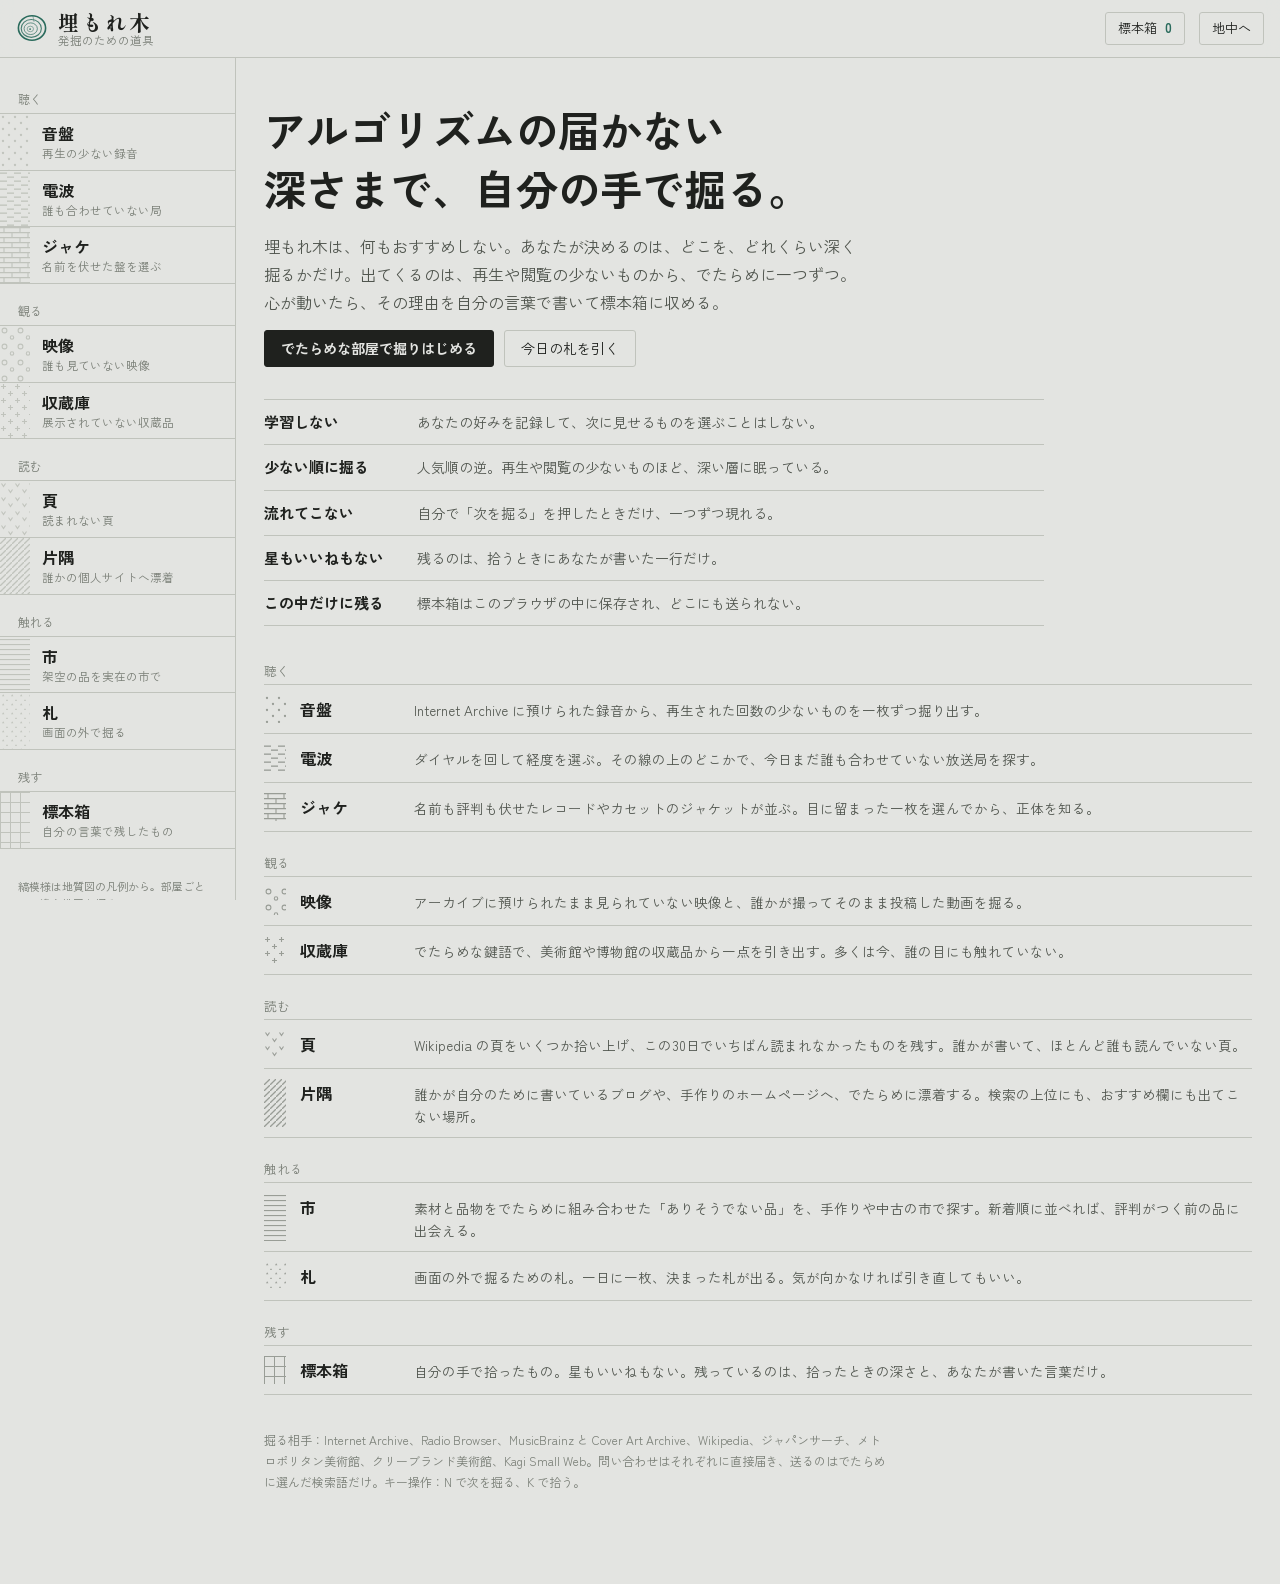
==== src/index.html @ db3404c1 "埋もれ木：アルゴリズムを通さずに掘るための道具箱 再生や閲覧の少ないものから一つずつ掘り出す、一枚で動くHTML。 音盤・電波・ジャケ・映像・収蔵庫・頁・片隅・市・札・標本箱の10部屋。  Co-Au" ====
<!doctype html>
<html lang="ja">
<head>
<meta charset="utf-8">
<meta name="viewport" content="width=device-width, initial-scale=1, viewport-fit=cover">
<title>埋もれ木</title>
<meta name="description" content="アルゴリズムに頼らず、埋もれた録音・放送・頁・収蔵品を自分の手で掘り出すための道具箱。">
<link rel="icon" href="data:image/svg+xml,%3Csvg xmlns='http://www.w3.org/2000/svg' viewBox='0 0 40 40'%3E%3Crect width='40' height='40' rx='8' fill='%2315120f'/%3E%3Cg fill='none' stroke='%2380bdab'%3E%3Cellipse cx='20' cy='20' rx='15' ry='13.5' stroke-width='2.4'/%3E%3Cellipse cx='19' cy='20.6' rx='10' ry='8.8' stroke-width='1.8'/%3E%3Cellipse cx='18.2' cy='21' rx='5.2' ry='4.6' stroke-width='1.6'/%3E%3C/g%3E%3C/svg%3E">
<link rel="preconnect" href="https://fonts.googleapis.com">
<link rel="preconnect" href="https://fonts.gstatic.com" crossorigin>
<link rel="stylesheet" href="https://fonts.googleapis.com/css2?family=Klee+One:wght@400;600&family=Shippori+Mincho+B1:wght@500;700;800&family=Zen+Kaku+Gothic+New:wght@400;500;700&display=swap">
<link rel="stylesheet" href="css/style.css">
<script>
  (function () {
    var t = null;
    try { t = JSON.parse(localStorage.getItem("umoregi.theme") || "null"); } catch (e) {}
    var m = /[?&]theme=(light|dark)/.exec(location.search);
    if (m) t = m[1];
    if (t === "light" || t === "dark") document.documentElement.setAttribute("data-theme", t);
    /* 見比べ用：?seed=数字 をつけると、でたらめの順番が毎回同じになる */
    var s = /[?&]seed=(\d+)/.exec(location.search);
    if (s) {
      var x = Number(s[1]) >>> 0;
      Math.random = function () {
        x += 0x6d2b79f5;
        var r = Math.imul(x ^ (x >>> 15), 1 | x);
        r ^= r + Math.imul(r ^ (r >>> 7), 61 | r);
        return ((r ^ (r >>> 14)) >>> 0) / 4294967296;
      };
    }
  })();
</script>
</head>
<body>
<header class="topbar">
  <a class="brand" href="#home">
    <svg class="brand-mark" viewBox="0 0 40 40" aria-hidden="true">
      <g fill="none" stroke="currentColor">
        <ellipse cx="20" cy="20" rx="17" ry="15.4" stroke-width="2"/>
        <ellipse cx="19.1" cy="20.5" rx="12.6" ry="11.2" stroke-width="1.4" opacity=".85"/>
        <ellipse cx="18.4" cy="20.9" rx="8.3" ry="7.3" stroke-width="1.2" opacity=".7"/>
        <ellipse cx="17.9" cy="21.2" rx="4" ry="3.5" stroke-width="1" opacity=".6"/>
        <path d="M21 4.7 L22.6 12.4" stroke-width="1" opacity=".55"/>
      </g>
      <circle cx="17.6" cy="21.4" r="1.1" fill="currentColor"/>
    </svg>
    <span class="brand-text">
      <span class="brand-name">埋もれ木</span>
      <span class="brand-sub">発掘のための道具</span>
    </span>
  </a>
  <span class="topbar-spacer"></span>
  <a class="box-pill" href="#box" id="box-pill">標本箱 <span class="box-count" id="box-count">0</span></a>
  <button class="theme-btn" id="theme-btn" type="button"></button>
</header>
<div class="shell">
  <nav class="column" id="column" aria-label="発掘場"></nav>
  <main class="stage-wrap" id="main" tabindex="-1"></main>
</div>
<div class="toasts" id="toasts" aria-live="polite"></div>

<script src="js/data-geo.js"></script>
<script src="js/data.js"></script>
<script src="js/core.js"></script>
<script src="js/rooms/home.js"></script>
<script src="js/rooms/audio.js"></script>
<script src="js/rooms/radio.js"></script>
<script src="js/rooms/covers.js"></script>
<script src="js/rooms/video.js"></script>
<script src="js/rooms/storage.js"></script>
<script src="js/rooms/pages.js"></script>
<script src="js/rooms/web.js"></script>
<script src="js/rooms/market.js"></script>
<script src="js/rooms/cards.js"></script>
<script src="js/rooms/box.js"></script>
<script src="js/app.js"></script>
</body>
</html>
---- src/css/style.css ----
/* 埋もれ木
   Layout: 左に地層柱（部屋＝地層、模様は地質図の凡例）、右に発掘面。見つけたものは標本ラベルの体裁で一つずつ置く。
   Color: 地表と地中の二相。地は中性のグレーに寄せ、差し色は出土品の緑青。黄土は「深さ」を示す数字と目盛りだけに使う。
   Type: 画面の見出しや部品はゴシック。明朝は「見つけたものの名前」（作品名・頁名・品名・札の題）だけ。等幅は使わない。 */
:root {
  --bg: #e3e4e1;
  --panel: #f3f3f1;
  --panel-2: #d7d9d4;
  --line: #c0c3bc;
  --ink: #1f211e;
  --ink-2: #50554e;
  --ink-3: #7a7f77;
  --accent: #2a6b5c;
  --accent-ink: #f3f1ea;
  --ochre: #8f5219;
  --lamp: #eef1ec;
  --danger: #9a2e21;
  --needle: #b23a1f;
  --shadow: 30 34 30;

  --f-display: "Shippori Mincho B1", "Hiragino Mincho ProN", "Yu Mincho", "YuMincho", serif;
  --f-body: "Zen Kaku Gothic New", "Hiragino Kaku Gothic ProN", "Yu Gothic UI", "Meiryo", system-ui, sans-serif;
  --f-hand: "Klee One", "Zen Kaku Gothic New", "Yu Gothic UI", sans-serif;

  --r: 3px;
  --top: 58px;
  color-scheme: light;

  /* 地質図の凡例（mask で使う） */
  --lith-sand: url("data:image/svg+xml,%3Csvg xmlns='http://www.w3.org/2000/svg' width='12' height='12'%3E%3Ccircle cx='3' cy='3' r='1.15'/%3E%3Ccircle cx='9' cy='9' r='1.15'/%3E%3C/svg%3E");
  --lith-shale: url("data:image/svg+xml,%3Csvg xmlns='http://www.w3.org/2000/svg' width='14' height='8'%3E%3Crect x='0' y='1.5' width='7' height='1.3'/%3E%3Crect x='7' y='5.5' width='7' height='1.3'/%3E%3C/svg%3E");
  --lith-lime: url("data:image/svg+xml,%3Csvg xmlns='http://www.w3.org/2000/svg' width='16' height='10'%3E%3Cpath d='M0 .6H16M0 5.6H16M4 .6V5.6M12 5.6V10' stroke='black' stroke-width='1.1' fill='none'/%3E%3C/svg%3E");
  --lith-cong: url("data:image/svg+xml,%3Csvg xmlns='http://www.w3.org/2000/svg' width='16' height='16'%3E%3Ccircle cx='4.5' cy='4.5' r='2.4' fill='none' stroke='black' stroke-width='1.1'/%3E%3Ccircle cx='12' cy='11.5' r='1.7' fill='none' stroke='black' stroke-width='1.1'/%3E%3C/svg%3E");
  --lith-tuff: url("data:image/svg+xml,%3Csvg xmlns='http://www.w3.org/2000/svg' width='14' height='14'%3E%3Cpath d='M1.5 2.5l2 3 2-3M8.5 8.5l2 3 2-3' stroke='black' stroke-width='1.1' fill='none'/%3E%3C/svg%3E");
  --lith-granite: url("data:image/svg+xml,%3Csvg xmlns='http://www.w3.org/2000/svg' width='14' height='14'%3E%3Cpath d='M3.5 1v5M1 3.5h5M10.5 8v5M8 10.5h5' stroke='black' stroke-width='1.1'/%3E%3C/svg%3E");
  --lith-clay: url("data:image/svg+xml,%3Csvg xmlns='http://www.w3.org/2000/svg' width='10' height='5'%3E%3Crect y='2' width='10' height='1.1'/%3E%3C/svg%3E");
  --lith-coal: url("data:image/svg+xml,%3Csvg xmlns='http://www.w3.org/2000/svg' width='6' height='6'%3E%3Cpath d='M-1 7L7 -1' stroke='black' stroke-width='1.3'/%3E%3C/svg%3E");
  --lith-ash: url("data:image/svg+xml,%3Csvg xmlns='http://www.w3.org/2000/svg' width='9' height='9'%3E%3Cpath d='M2 3.2l1.2-2 1.2 2z M6 8l1-1.7 1 1.7z'/%3E%3C/svg%3E");
  --lith-grid: url("data:image/svg+xml,%3Csvg xmlns='http://www.w3.org/2000/svg' width='10' height='10'%3E%3Cpath d='M0 .5H10M.5 0V10' stroke='black' stroke-width='1' fill='none'/%3E%3C/svg%3E");
}
@media (prefers-color-scheme: dark) {
  :root:not([data-theme="light"]) {
    --bg: #1b1a17; --panel: #24221e; --panel-2: #2e2b26; --line: #403b34; --ink: #ebe6dc; --ink-2: #b8b0a2;
    --ink-3: #8c8477; --accent: #80bdab; --accent-ink: #12100d; --ochre: #d9a163; --lamp: #2c2924;
    --danger: #e5836b; --needle: #ef7b55; --shadow: 0 0 0; color-scheme: dark;
  }
}
:root[data-theme="dark"] {
  --bg: #1b1a17; --panel: #24221e; --panel-2: #2e2b26; --line: #403b34; --ink: #ebe6dc; --ink-2: #b8b0a2;
  --ink-3: #8c8477; --accent: #80bdab; --accent-ink: #12100d; --ochre: #d9a163; --lamp: #2c2924;
  --danger: #e5836b; --needle: #ef7b55; --shadow: 0 0 0; color-scheme: dark;
}

[data-lith="sand"] { --pat: var(--lith-sand); }
[data-lith="shale"] { --pat: var(--lith-shale); }
[data-lith="lime"] { --pat: var(--lith-lime); }
[data-lith="cong"] { --pat: var(--lith-cong); }
[data-lith="tuff"] { --pat: var(--lith-tuff); }
[data-lith="granite"] { --pat: var(--lith-granite); }
[data-lith="clay"] { --pat: var(--lith-clay); }
[data-lith="coal"] { --pat: var(--lith-coal); }
[data-lith="ash"] { --pat: var(--lith-ash); }
[data-lith="grid"] { --pat: var(--lith-grid); }

* { box-sizing: border-box; }
html, body { min-height: 100%; }
html { scroll-padding-top: calc(var(--top) + 12px); }
body {
  margin: 0;
  background: var(--bg);
  color: var(--ink);
  font: 15px/1.75 var(--f-body);
  -webkit-font-smoothing: antialiased;
  text-rendering: optimizeLegibility;
}
a { color: var(--accent); text-underline-offset: 3px; }
button, input, select, textarea { font: inherit; color: inherit; }
img { max-width: 100%; }
[hidden] { display: none !important; }
:focus-visible { outline: 2px solid var(--accent); outline-offset: 2px; }
::selection { background: color-mix(in oklab, var(--accent) 35%, transparent); }

/* ---------- 上の帯 ---------- */
.topbar {
  position: sticky; top: 0; z-index: 30;
  display: flex; align-items: center; gap: 14px;
  height: var(--top);
  padding: 0 max(16px, env(safe-area-inset-right, 0px)) 0 max(16px, env(safe-area-inset-left, 0px));
  background: color-mix(in oklab, var(--bg) 90%, transparent);
  backdrop-filter: blur(10px);
  border-bottom: 1px solid var(--line);
}
.brand { display: flex; align-items: center; gap: 10px; color: var(--ink); text-decoration: none; min-width: 0; }
.brand-mark { width: 32px; height: 32px; color: var(--accent); flex: none; }
.brand-text { display: grid; line-height: 1.15; min-width: 0; }
.brand-name { font-family: var(--f-display); font-weight: 800; font-size: 21px; letter-spacing: .12em; }
.brand-sub { font-size: 11.5px; color: var(--ink-3); white-space: nowrap; overflow: hidden; text-overflow: ellipsis; }
.topbar-spacer { flex: 1; }
.box-pill {
  display: inline-flex; align-items: center; gap: 8px; text-decoration: none; color: var(--ink);
  border: 1px solid var(--line); padding: 4px 12px; border-radius: var(--r); font-size: 13px; white-space: nowrap;
}
.box-pill:hover { border-color: var(--ink-3); }
.box-count { color: var(--accent); font-weight: 700; font-variant-numeric: tabular-nums; }
.theme-btn {
  appearance: none; border: 1px solid var(--line); background: transparent; border-radius: var(--r);
  padding: 4px 12px; font-size: 13px; cursor: pointer; white-space: nowrap;
}
.theme-btn:hover { border-color: var(--ink-3); }

/* ---------- 骨組み ---------- */
.shell { display: grid; grid-template-columns: 236px minmax(0, 1fr); }
.stage-wrap {
  padding-block: 30px 80px;
  padding-left: max(28px, env(safe-area-inset-left, 0px));
  padding-right: max(28px, env(safe-area-inset-right, 0px));
  min-width: 0; max-width: 1140px; outline: none;
}

/* ---------- 地層柱（目次） ---------- */
.column {
  position: sticky; top: var(--top); align-self: start;
  height: calc(100vh - var(--top)); overflow-y: auto;
  border-right: 1px solid var(--line);
  padding: 14px 0 28px;
}
.strata-group { margin: 0; padding: 0; }
.strata-label {
  font-size: 12px; color: var(--ink-3);
  padding: 16px 18px 4px; margin: 0;
}
.stratum {
  display: grid; grid-template-columns: 30px minmax(0, 1fr); align-items: stretch;
  text-decoration: none; color: var(--ink-2);
  border-top: 1px solid var(--line);
  transition: background .15s;
}
.strata-group .stratum:last-child { border-bottom: 1px solid var(--line); }
.stratum-lith { background: var(--line); -webkit-mask: var(--pat) repeat; mask: var(--pat) repeat; transition: background .15s; }
.stratum-text { display: grid; padding: 7px 14px 8px 12px; min-width: 0; }
.stratum-name { font-weight: 700; font-size: 16px; color: var(--ink); line-height: 1.5; }
.stratum-desc { font-size: 11.5px; color: var(--ink-3); line-height: 1.45; }
.stratum:hover { background: color-mix(in oklab, var(--panel) 60%, transparent); }
.stratum:hover .stratum-lith { background: var(--ink-3); }
.stratum[aria-current="page"] { background: var(--panel); }
.stratum[aria-current="page"] .stratum-lith { background: var(--accent); }
.stratum-count { font-size: 12px; font-weight: 400; color: var(--accent); }
.column-foot { padding: 18px 18px 0; font-size: 11px; color: var(--ink-3); line-height: 1.6; }

/* ---------- 部屋の見出し ---------- */
.room-head { display: grid; gap: 8px; margin-bottom: 20px; }
.eyebrow {
  display: flex; align-items: center; gap: 10px; margin: 0;
  font-size: 13px; color: var(--ink-2);
}
.lith-chip { width: 34px; height: 12px; background: var(--ink-3); -webkit-mask: var(--pat) repeat; mask: var(--pat) repeat; flex: none; }
.room-title {
  font-weight: 700; font-size: clamp(26px, 3.2vw, 34px);
  line-height: 1.35; margin: 0; text-wrap: balance;
}
.room-lede { color: var(--ink-2); margin: 0; max-width: 42em; }
.room-note { font-size: 12.5px; color: var(--ink-3); margin: 6px 0 0; max-width: 46em; }

/* ---------- 操作 ---------- */
.controls {
  display: grid; gap: 12px;
  padding: 14px 0 16px; margin-bottom: 22px;
  border-top: 1px solid var(--line); border-bottom: 1px solid var(--line);
}
.control { display: grid; grid-template-columns: 4.6em minmax(0, 1fr); gap: 4px 14px; align-items: start; }
.control-body { min-width: 0; }
.label-cap {
  font-size: 13px; color: var(--ink-2);
  padding-top: 5px; white-space: nowrap;
}
.veins { display: flex; flex-wrap: wrap; gap: 6px; }
.vein {
  appearance: none; border: 1px solid var(--line); background: transparent; color: var(--ink-2);
  padding: 4px 12px; border-radius: var(--r); font-size: 13.5px; cursor: pointer; line-height: 1.6;
}
.vein:hover { border-color: var(--ink-3); color: var(--ink); }
.vein[aria-checked="true"] { background: var(--ink); color: var(--bg); border-color: var(--ink); }
.vein-note { margin: 6px 0 0; font-size: 12.5px; color: var(--ink-3); }

.depth { display: grid; grid-template-columns: repeat(4, minmax(0, 1fr)); border: 1px solid var(--line); border-radius: var(--r); overflow: hidden; max-width: 560px; }
.depth-stop {
  appearance: none; border: 0; border-left: 1px solid var(--line); cursor: pointer; text-align: left;
  padding: 6px 10px 7px; display: grid; gap: 0; line-height: 1.45;
  background: color-mix(in oklab, var(--ochre) calc(var(--i) * 13%), var(--panel));
  color: var(--ink);
}
.depth-stop:first-child { border-left: 0; }
.depth-stop:hover { filter: brightness(1.04); }
.depth-stop[aria-checked="true"] { box-shadow: inset 0 0 0 2px var(--accent); }
.depth-name { font-weight: 700; font-size: 13.5px; }
.depth-max { font-size: 11.5px; color: var(--ink-2); font-variant-numeric: tabular-nums; }

.field-row { display: flex; flex-wrap: wrap; gap: 8px; align-items: center; }
.text-input, .select {
  border: 1px solid var(--line); background: var(--panel); border-radius: var(--r);
  padding: 6px 10px; font-size: 14px; min-width: 0;
}
.text-input:focus, .select:focus { border-color: var(--accent); outline: none; box-shadow: 0 0 0 2px color-mix(in oklab, var(--accent) 30%, transparent); }
.thread-chip {
  display: inline-flex; align-items: center; gap: 8px; border: 1px dashed var(--accent); color: var(--accent);
  border-radius: var(--r); padding: 2px 4px 2px 12px; font-size: 13px; max-width: 100%;
}
.thread-chip span { overflow: hidden; text-overflow: ellipsis; white-space: nowrap; }
.thread-chip .link-btn { padding: 0 8px; font-size: 12.5px; white-space: nowrap; }

/* ---------- ボタン ---------- */
.btn {
  appearance: none; display: inline-flex; align-items: center; gap: 8px;
  border: 1px solid var(--line); background: transparent; color: var(--ink);
  padding: 8px 16px; border-radius: var(--r); cursor: pointer; font-size: 14px; line-height: 1.4;
  text-decoration: none; white-space: nowrap;
}
.btn:hover { border-color: var(--ink-3); }
.btn-dig { background: var(--ink); color: var(--bg); border-color: var(--ink); font-weight: 700; }
.btn-dig:hover { background: color-mix(in oklab, var(--ink) 86%, var(--accent)); }
.btn-primary { background: var(--accent); color: var(--accent-ink); border-color: var(--accent); font-weight: 700; }
.btn-keep { border-color: var(--accent); color: var(--accent); font-weight: 700; }
.btn-keep:hover { background: color-mix(in oklab, var(--accent) 10%, transparent); }
.btn-keep.is-kept { border-style: dashed; font-weight: 500; }
.btn-ghost { color: var(--ink-2); }
.btn[disabled] { opacity: .5; cursor: default; }
.btn-lg { padding: 11px 22px; font-size: 15.5px; }
.kbd { font-size: 10.5px; border: 1px solid currentColor; border-radius: 3px; padding: 0 4px; line-height: 1.5; opacity: .55; font-weight: 400; }
.link-btn { appearance: none; border: 0; background: none; padding: 0; color: var(--accent); cursor: pointer; text-decoration: underline; text-underline-offset: 3px; font-size: inherit; }
.ext { white-space: nowrap; display: inline-flex; align-items: center; }
.sr-only { position: absolute !important; width: 1px; height: 1px; padding: 0; margin: -1px; overflow: hidden; clip: rect(0 0 0 0); white-space: nowrap; border: 0; }
.home-title, .room-title, .find-title, .notice-title, .section-title, .spec-title, .fuda-t, .item-name, .metric-poem, .room-lede, .home-lede, .section-lede { word-break: auto-phrase; }
.chip-link {
  display: inline-flex; align-items: center; border: 1px solid var(--line); border-radius: var(--r);
  padding: 3px 12px; font-size: 13px; color: var(--ink); text-decoration: none; background: transparent;
}
.chip-link:hover { border-color: var(--accent); color: var(--accent); }

/* ---------- 見つけたもの（標本ラベル） ---------- */
.find {
  position: relative;
  display: grid; grid-template-columns: minmax(0, 340px) minmax(0, 1fr); gap: 22px 30px;
  background: var(--panel); border: 1px solid var(--line); border-radius: var(--r);
  padding: 24px;
}
.find.no-media { grid-template-columns: minmax(0, 1fr); }
.find.is-wide { grid-template-columns: minmax(0, 1fr); }
.find.is-wide .find-media { max-width: 880px; }
.find.is-wide .video-frame { aspect-ratio: auto; max-height: 64vh; }
.find-media { min-width: 0; }
.find-media img { display: block; width: 100%; height: auto; border-radius: 2px; background: var(--panel-2); }
.find-media.is-broken { display: grid; place-items: center; min-height: 160px; background: var(--panel-2); border-radius: 2px; }
.img-missing { color: var(--ink-3); font-size: 12px; }
.media-caption { font-size: 12px; color: var(--ink-3); margin: 8px 0 0; }
.find-body { min-width: 0; }
.find-kicker { margin: 0; font-size: 13px; color: var(--ink-2); overflow-wrap: anywhere; }
.find-title {
  font-family: var(--f-display); font-weight: 700; font-size: clamp(22px, 2.7vw, 31px);
  line-height: 1.32; margin: 6px 0 4px; overflow-wrap: anywhere; text-wrap: balance; letter-spacing: .01em;
}
.find-sub { margin: 0; color: var(--ink-2); font-size: 15px; overflow-wrap: anywhere; }
.find-meta { display: grid; grid-template-columns: max-content minmax(0, 1fr); gap: 3px 16px; margin: 16px 0 0; font-size: 13.5px; }
.find-meta dt { color: var(--ink-3); font-size: 12.5px; padding-top: 1px; white-space: nowrap; }
.find-meta dd { margin: 0; overflow-wrap: anywhere; }
.find-tags { display: flex; flex-wrap: wrap; gap: 5px; margin: 12px 0 0; }
.tag { font-size: 11.5px; border: 1px solid var(--line); border-radius: 2px; padding: 0 7px; color: var(--ink-2); }
.find-desc { color: var(--ink-2); font-size: 14px; margin: 14px 0 0; max-width: 44em; overflow-wrap: anywhere; }
.find-metric { margin-top: 18px; padding-top: 14px; border-top: 1px dashed var(--line); }
.metric-line { display: flex; align-items: baseline; gap: 4px 12px; flex-wrap: wrap; }
.metric-value { font-size: 30px; font-weight: 700; color: var(--ochre); font-variant-numeric: tabular-nums; line-height: 1.2; }
.metric-value small { font-size: 13px; margin-left: 2px; }
.metric-label { font-size: 12.5px; color: var(--ink-3); }
.metric-poem { font-size: 14.5px; color: var(--ink-2); margin: 10px 0 0; }
.gauge { margin-top: 10px; max-width: 440px; }
.gauge-bar {
  position: relative; height: 8px; border-radius: 4px;
  background: linear-gradient(90deg, var(--ochre), color-mix(in oklab, var(--ochre) 35%, var(--line)) 55%, var(--line));
}
.gauge-mark {
  position: absolute; top: 50%; width: 14px; height: 14px; margin-left: -7px; transform: translateY(-50%);
  border-radius: 50%; background: var(--ink); border: 3px solid var(--panel); box-shadow: 0 0 0 1px var(--ink);
}
.gauge-ticks { position: relative; height: 15px; margin-top: 5px; font-size: 11px; color: var(--ink-3); font-variant-numeric: tabular-nums; }
.gauge-ticks span { position: absolute; top: 0; transform: translateX(-50%); white-space: nowrap; }
.gauge-ticks span:first-child { transform: none; }
.gauge-ticks span:last-child { transform: translateX(-100%); }
.gauge-ends { display: flex; justify-content: space-between; gap: 12px; font-size: 10.5px; color: var(--ink-3); margin-top: 1px; }
.find-links { display: flex; flex-wrap: wrap; gap: 6px; margin-top: 16px; }
.find-actions {
  grid-column: 1 / -1; display: flex; flex-wrap: wrap; gap: 10px; align-items: center;
  border-top: 1px solid var(--line); padding-top: 16px;
}
.stamp {
  position: absolute; top: 18px; right: 18px; z-index: 2;
  transform: rotate(-7deg);
  border: 2px solid var(--accent); color: var(--accent); border-radius: 3px;
  font-family: var(--f-display); font-weight: 800; font-size: 14px; letter-spacing: .14em;
  padding: 3px 10px; background: color-mix(in oklab, var(--panel) 70%, transparent);
  animation: stamp .35s cubic-bezier(.2, 1.6, .4, 1);
  pointer-events: none;
}
@keyframes stamp { from { transform: rotate(-7deg) scale(1.6); opacity: 0; } to { transform: rotate(-7deg) scale(1); opacity: 1; } }

/* 糸をたどる */
.threads { position: relative; }
.threads > summary { list-style: none; }
.threads > summary::-webkit-details-marker { display: none; }
.threads > summary::after { content: "▾"; font-size: 11px; color: var(--ink-3); }
.threads-menu {
  position: absolute; z-index: 10; bottom: calc(100% + 6px); left: 0;
  min-width: 260px; max-width: min(380px, 80vw);
  background: var(--panel); border: 1px solid var(--line); border-radius: 4px;
  box-shadow: 0 16px 40px -16px rgb(var(--shadow) / .5); padding: 6px;
  display: grid;
}
.thread-opt {
  appearance: none; border: 0; background: transparent; text-align: left; cursor: pointer;
  display: grid; gap: 0; padding: 7px 10px; border-radius: 3px; line-height: 1.45;
}
.thread-opt:hover { background: var(--panel-2); }
.thread-k { font-size: 13.5px; font-weight: 700; }
.thread-v { font-size: 12px; color: var(--ink-3); overflow: hidden; text-overflow: ellipsis; white-space: nowrap; }

/* 拾う */
.keep-panel {
  grid-column: 1 / -1; display: grid; gap: 8px;
  background: var(--lamp); border: 1px dashed var(--accent); border-radius: var(--r); padding: 14px 16px;
}
.keep-label { font-size: 12px; color: var(--ink-3); letter-spacing: .08em; }
.keep-panel input[type="text"] {
  font-family: var(--f-hand); font-size: 19px; border: 0; border-bottom: 1px solid var(--ink-3);
  background: transparent; padding: 6px 2px; width: 100%;
}
.keep-panel input[type="text"]:focus { outline: none; border-bottom-color: var(--accent); }
.keep-row { display: flex; gap: 8px; flex-wrap: wrap; }

/* 掘っている最中・知らせ */
.digging {
  display: grid; place-items: center; align-content: center; gap: 14px; min-height: 300px;
  border: 1px dashed var(--line); border-radius: 4px; color: var(--ink-3);
}
.drill { width: 2px; height: 96px; position: relative; overflow: hidden; background: linear-gradient(var(--line), transparent); }
.drill::after {
  content: ""; position: absolute; left: -3px; top: -8px; width: 8px; height: 8px; border-radius: 50%;
  background: var(--ochre); animation: drill 1.15s cubic-bezier(.5, 0, .9, .6) infinite;
}
@keyframes drill { to { top: 100px; } }
.digging-text { margin: 0; font-size: 13.5px; }
.notice {
  border: 1px dashed var(--line); border-radius: 4px; padding: 26px 24px; display: grid; gap: 8px;
  background: color-mix(in oklab, var(--panel) 55%, transparent);
}
.notice-title { font-weight: 700; font-size: 18px; margin: 0; }
.notice-body { margin: 0; color: var(--ink-2); font-size: 14px; max-width: 42em; }
.notice-actions { display: flex; flex-wrap: wrap; gap: 8px; margin-top: 6px; }
.start-panel {
  border: 1px dashed var(--line); border-radius: 4px; padding: 30px 24px; display: grid; gap: 10px; justify-items: start;
}
.start-panel p { margin: 0; color: var(--ink-2); max-width: 40em; }

/* 足跡 */
.trail { margin-top: 26px; }
.trail-head { margin: 0; display: flex; gap: 12px; align-items: baseline; font-size: 12.5px; color: var(--ink-2); }
.trail-head span { font-size: 12px; color: var(--ink-3); }
.trail-list { display: flex; flex-wrap: wrap; gap: 6px; margin-top: 8px; }
.trail-item {
  appearance: none; border: 1px solid var(--line); background: transparent; color: var(--ink-2); cursor: pointer;
  font-size: 12.5px; padding: 2px 10px; border-radius: var(--r); max-width: 20em;
  overflow: hidden; text-overflow: ellipsis; white-space: nowrap;
}
.trail-item:hover { border-color: var(--ink-3); color: var(--ink); }

/* ---------- 再生 ---------- */
.player { display: grid; grid-template-columns: auto minmax(0, 1fr) auto; gap: 8px 12px; align-items: center; margin-top: 14px; }
.play-btn {
  width: 46px; height: 46px; border-radius: 50%; border: 0; cursor: pointer;
  background: var(--ink); color: var(--bg); display: grid; place-items: center; flex: none;
}
.play-btn:hover { background: color-mix(in oklab, var(--ink) 85%, var(--accent)); }
.play-btn svg { width: 18px; height: 18px; }
.seek { width: 100%; accent-color: var(--accent); margin: 0; }
.time { font-size: 12px; color: var(--ink-3); font-variant-numeric: tabular-nums; white-space: nowrap; }
.player-status { grid-column: 1 / -1; font-size: 12px; color: var(--ink-3); margin: 0; min-height: 1.5em; }
.tracks { grid-column: 1 / -1; max-height: 196px; overflow: auto; border-top: 1px solid var(--line); margin-top: 4px; }
.track {
  appearance: none; display: flex; justify-content: space-between; gap: 12px; width: 100%;
  padding: 5px 4px; border: 0; border-bottom: 1px dotted var(--line); background: transparent;
  text-align: left; cursor: pointer; font-size: 13px; color: var(--ink-2);
}
.track:hover { color: var(--ink); }
.track[aria-current="true"] { color: var(--accent); font-weight: 700; }
.track-len { font-size: 11.5px; font-variant-numeric: tabular-nums; color: var(--ink-3); flex: none; }

.disc {
  position: relative; aspect-ratio: 1; width: 100%; border-radius: 50%; overflow: hidden;
  background: radial-gradient(circle, #2a2520 0 30%, #0d0b09 31% 100%);
  box-shadow: 0 0 0 1px var(--line), 0 18px 30px -18px rgb(var(--shadow) / .7);
}
.disc::before {
  content: ""; position: absolute; inset: 0; border-radius: 50%; z-index: 1; pointer-events: none;
  background: repeating-radial-gradient(circle, rgb(255 255 255 / .05) 0 1px, transparent 1px 3px);
}
.disc img { position: absolute; inset: 0; width: 100%; height: 100%; object-fit: cover; border-radius: 50%; }
.disc::after {
  content: ""; position: absolute; left: 50%; top: 50%; width: 3.2%; height: 3.2%; z-index: 2;
  transform: translate(-50%, -50%); border-radius: 50%; background: var(--bg);
}
.disc.is-spinning { animation: rpm78 .769s linear infinite; }
/* 写真のない盤の無地レーベル（紙の色は実物を写すので、明暗どちらの表示でも同じ） */
.disc-label {
  position: absolute; inset: 29%; z-index: 1; border-radius: 50%;
  background: radial-gradient(circle, #eadfc6 0 64%, #d9c7a2 65% 100%);
  display: flex; flex-direction: column; justify-content: space-between; align-items: center; text-align: center;
  padding: 5.5% 4% 4.5%; color: #3b2b1b; overflow: hidden;
}
/* 題名は穴より上、作り手と回転数は穴より下に置く（本物のレーベルと同じ並び） */
.disc-top, .disc-bottom { display: grid; justify-items: center; gap: 1px; max-width: 100%; }
.disc-title { font-family: var(--f-display); font-weight: 700; font-size: clamp(9px, 1.05vw, 12px); line-height: 1.2; overflow-wrap: break-word; max-width: 100%; display: -webkit-box; -webkit-line-clamp: 2; -webkit-box-orient: vertical; overflow: hidden; }
.disc-sub { font-size: clamp(7px, .75vw, 9px); line-height: 1.2; opacity: .8; max-width: 100%; white-space: nowrap; overflow: hidden; text-overflow: ellipsis; }
.disc-rpm { font-size: 8px; opacity: .6; }
@keyframes rpm78 { to { transform: rotate(360deg); } }
.video-frame { width: 100%; aspect-ratio: 4 / 3; background: #000; border-radius: 2px; display: block; }
.player-wrap .cover-img { display: block; width: 100%; height: auto; border-radius: 2px; background: var(--panel-2); }

/* ---------- 電波 ---------- */
.radio-set {
  background: var(--panel); border: 1px solid var(--line); border-radius: var(--r); padding: 20px;
  display: grid; gap: 16px; margin-bottom: 22px;
}
.radio-top { display: flex; flex-wrap: wrap; gap: 12px; align-items: center; justify-content: space-between; }
.radio-readout { display: grid; gap: 0; min-width: 0; }
.radio-lon { font-size: 22px; font-weight: 700; color: var(--ink); font-variant-numeric: tabular-nums; line-height: 1.3; }
.radio-near { font-size: 13px; color: var(--ink-2); overflow: hidden; text-overflow: ellipsis; white-space: nowrap; }
.radio-buttons { display: flex; flex-wrap: wrap; gap: 8px; align-items: center; }
.power { min-width: 7.5em; justify-content: center; }
.power[aria-pressed="true"] { background: var(--needle); border-color: var(--needle); color: #fff; }
.dial {
  position: relative; height: 104px; border-radius: 4px; overflow: hidden;
  border: 1px solid var(--line); cursor: ew-resize; touch-action: none; user-select: none;
  background:
    linear-gradient(to bottom, var(--lamp) 0%, var(--lamp) 55%, var(--panel-2) 100%);
}
.dial:focus-visible { outline: 2px solid var(--accent); outline-offset: 2px; }
.dial-tick { position: absolute; bottom: 24px; width: 1px; background: var(--ink-3); opacity: .7; }
.dial-tick.is-small { opacity: .35; }
.dial-deg { position: absolute; bottom: 4px; transform: translateX(-50%); font-size: 10.5px; color: var(--ink-3); white-space: nowrap; }
.dial-deg::before { content: ""; position: absolute; left: 50%; bottom: 16px; width: 1px; height: 6px; background: var(--ink-3); }
.dial-deg.is-first { transform: none; padding-left: 4px; }
.dial-deg.is-first::before { left: 0; }
.dial-deg.is-last { transform: translateX(-100%); padding-right: 4px; }
.dial-deg.is-last::before { left: auto; right: 0; }
.dial-needle {
  position: absolute; top: 0; bottom: 0; width: 2px; margin-left: -1px; background: var(--needle);
  box-shadow: 0 0 10px var(--needle); transition: left .08s linear; pointer-events: none;
}
.dial-glow { position: absolute; inset: 0; pointer-events: none; background: radial-gradient(ellipse at var(--gx, 50%) 40%, color-mix(in oklab, var(--needle) 22%, transparent), transparent 40%); opacity: 0; transition: opacity .6s; }
.radio-set.is-on .dial-glow { opacity: 1; }
.radio-bottom { display: flex; flex-wrap: wrap; gap: 10px 20px; align-items: center; font-size: 13px; color: var(--ink-2); }
.radio-status { font-size: 12.5px; color: var(--ink-3); }
.radio-status.is-live { color: var(--accent); }
.vol { display: inline-flex; align-items: center; gap: 8px; }
.vol input { width: 120px; accent-color: var(--accent); }
.station-mark { width: 100%; aspect-ratio: 1; border-radius: 4px; background: var(--panel-2); display: grid; place-items: center; overflow: hidden; position: relative; }
.station-mark img { width: 62%; height: 62%; object-fit: contain; }
.station-mark .station-initial { font-family: var(--f-display); font-weight: 800; font-size: 64px; color: var(--ink-3); }
.signal { display: flex; gap: 3px; align-items: flex-end; height: 20px; margin-top: 10px; }
.signal i { width: 4px; background: var(--accent); border-radius: 1px; animation: sig 1s ease-in-out infinite alternate; }
.signal i:nth-child(2) { animation-delay: .2s; } .signal i:nth-child(3) { animation-delay: .4s; } .signal i:nth-child(4) { animation-delay: .1s; } .signal i:nth-child(5) { animation-delay: .3s; }
@keyframes sig { from { height: 4px; } to { height: 20px; } }
.signal.is-idle i { animation: none; height: 3px; background: var(--line); }

/* ---------- ジャケ ---------- */
.crate { display: grid; grid-template-columns: repeat(auto-fill, minmax(150px, 1fr)); gap: 16px; }
.sleeve {
  appearance: none; border: 0; padding: 0; aspect-ratio: 1; cursor: pointer; position: relative; overflow: hidden;
  background: var(--panel-2); border-radius: 2px;
  box-shadow: 0 1px 0 var(--line), 0 10px 18px -12px rgb(var(--shadow) / .6);
  transition: transform .18s ease, box-shadow .18s ease, opacity .3s;
}
.sleeve img { width: 100%; height: 100%; object-fit: cover; display: block; }
.sleeve:hover, .sleeve:focus-visible { transform: translateY(-4px); box-shadow: 0 1px 0 var(--line), 0 18px 26px -14px rgb(var(--shadow) / .7); }
.sleeve.is-dim { opacity: .28; }
.sleeve.is-chosen { box-shadow: 0 0 0 3px var(--accent); }
.crate-msg { font-size: 13px; color: var(--ink-3); margin: 0 0 12px; }
.reveal { margin-top: 24px; }

/* ---------- 映像の骰子 ---------- */
.dice-box { display: grid; gap: 14px; background: var(--panel); border: 1px solid var(--line); border-radius: var(--r); padding: 24px; }
.dice-name { font-weight: 700; font-size: clamp(24px, 4vw, 40px); letter-spacing: .02em; margin: 0; overflow-wrap: anywhere; color: var(--ink); }
.dice-row { display: flex; flex-wrap: wrap; gap: 8px; }
.dice-note { margin: 0; font-size: 13px; color: var(--ink-2); max-width: 44em; }
.subtabs { display: flex; gap: 0; border-bottom: 1px solid var(--line); margin-bottom: 18px; overflow-x: auto; }
.subtab {
  appearance: none; border: 0; background: transparent; padding: 8px 14px; cursor: pointer; font-size: 14px;
  color: var(--ink-3); border-bottom: 2px solid transparent; margin-bottom: -1px; white-space: nowrap;
}
.subtab[aria-selected="true"] { color: var(--ink); border-bottom-color: var(--ink); font-weight: 700; }

/* ---------- 頁 ---------- */
.spark { display: flex; align-items: flex-end; gap: 2px; height: 34px; margin-top: 12px; }
.spark i { flex: 1; background: var(--ochre); opacity: .75; min-height: 1px; border-radius: 1px 1px 0 0; }
.spark i.is-zero { background: var(--line); opacity: 1; }
.spark-cap { display: flex; justify-content: space-between; font-size: 11px; color: var(--ink-3); margin-top: 3px; }

/* ---------- 片隅 ---------- */
/* 一覧の行（片隅の漂着口・市の市場）。枠のカードを並べず、名前と説明を一行にする */
.portal-list, .market-grid { display: grid; margin-top: 10px; border-top: 1px solid var(--line); }
.portal, .market-link {
  display: grid; grid-template-columns: minmax(9em, 15em) minmax(0, 1fr); gap: 2px 18px; align-items: baseline;
  padding: 11px 4px; border-bottom: 1px solid var(--line); text-decoration: none; color: var(--ink);
}
.portal-name, .market-link > span { font-weight: 700; color: var(--accent); }
.portal:hover .portal-name, .market-link:hover > span { text-decoration: underline; text-underline-offset: 3px; }
.portal-desc, .market-link small { font-size: 13px; color: var(--ink-2); }
.section-title { font-weight: 700; font-size: 19px; margin: 34px 0 6px; }
.section-lede { margin: 0 0 4px; font-size: 13.5px; color: var(--ink-2); max-width: 44em; }

/* ---------- 市 ---------- */
.item-name {
  display: flex; flex-wrap: wrap; align-items: baseline; gap: 4px;
  font-family: var(--f-display); font-weight: 800; font-size: clamp(28px, 5vw, 50px); line-height: 1.3; margin: 0;
}
.word {
  appearance: none; border: 0; background: transparent; padding: 0 2px; cursor: pointer; font: inherit; color: inherit;
  border-bottom: 2px dotted var(--line);
}
.word:hover { border-bottom-color: var(--ink-3); }
.word[aria-pressed="true"] { border-bottom: 2px solid var(--accent); color: var(--accent); }
.word-no { color: var(--ink-3); font-weight: 500; }

/* ---------- 札 ---------- */
.card-stage { display: grid; grid-template-columns: minmax(0, 380px) minmax(0, 1fr); gap: 28px; align-items: start; }
.fuda {
  position: relative; aspect-ratio: 5 / 7; border-radius: 6px; padding: 26px 24px;
  background: var(--lamp); border: 1px solid var(--line);
  box-shadow: 0 2px 0 var(--line);
  display: grid; grid-template-rows: auto 1fr auto; gap: 14px;
}
.fuda::before {
  content: ""; position: absolute; inset: 10px; border: 1px solid var(--line); border-radius: 4px; pointer-events: none;
}
.fuda-k { font-size: 12.5px; color: var(--ink-3); margin: 0; }
.fuda-t { font-family: var(--f-display); font-weight: 800; font-size: clamp(26px, 3.4vw, 36px); line-height: 1.35; margin: 0; writing-mode: vertical-rl; justify-self: end; max-height: 100%; letter-spacing: .12em; }
.fuda-b { font-size: 15px; line-height: 1.85; margin: 0; }
.fuda-date { font-size: 12px; color: var(--ink-3); margin: 0; }
.walk { display: grid; gap: 12px; }
.walk-steps { list-style: none; margin: 0; padding: 0; display: grid; gap: 0; counter-reset: step; }
.walk-steps li {
  counter-increment: step; display: grid; grid-template-columns: 2.4em minmax(0, 1fr); gap: 10px;
  padding: 10px 0; border-top: 1px solid var(--line); color: var(--ink-3); transition: color .2s;
}
.walk-steps li::before { content: counter(step); font-weight: 700; font-size: 13px; color: var(--ink-3); padding-top: 3px; }
.walk-steps li.is-now { color: var(--ink); }
.walk-steps li.is-now::before { color: var(--accent); }
.walk-steps li.is-done { color: var(--ink-2); text-decoration: line-through; text-decoration-color: var(--line); }

/* ---------- 標本箱 ---------- */
.box-stats { display: flex; flex-wrap: wrap; gap: 8px 26px; margin: 0 0 18px; font-size: 13.5px; color: var(--ink-2); }
.box-stats b { font-weight: 700; font-variant-numeric: tabular-nums; color: var(--ink); font-size: 18px; margin-right: 4px; }
.box-tools { display: flex; flex-wrap: wrap; gap: 8px; align-items: center; margin-bottom: 18px; }
.box-grid { display: grid; grid-template-columns: repeat(auto-fill, minmax(230px, 1fr)); gap: 14px; }
.spec {
  position: relative; display: grid; grid-template-rows: auto 1fr; background: var(--panel);
  border: 1px solid var(--line); border-radius: 3px; overflow: hidden; min-width: 0;
}
.spec-img { aspect-ratio: 4 / 3; background: var(--panel-2); overflow: hidden; position: relative; }
.spec-img img { width: 100%; height: 100%; object-fit: cover; display: block; }
.spec-img .lith-fill { position: absolute; inset: 0; background: var(--line); -webkit-mask: var(--pat) repeat; mask: var(--pat) repeat; }
.spec-body { padding: 12px 14px 14px; display: grid; gap: 4px; align-content: start; min-width: 0; }
.spec-no { font-size: 12px; color: var(--ink-3); display: flex; justify-content: space-between; gap: 8px; }
.spec-title { font-family: var(--f-display); font-weight: 700; font-size: 16px; line-height: 1.4; margin: 0; overflow-wrap: anywhere; }
.spec-sub { font-size: 12.5px; color: var(--ink-2); margin: 0; overflow-wrap: anywhere; }
.spec-note { font-family: var(--f-hand); font-size: 16.5px; line-height: 1.6; color: var(--ink); margin: 6px 0 0; padding-top: 6px; border-top: 1px dashed var(--line); overflow-wrap: anywhere; }
.spec-note.is-empty { color: var(--ink-3); font-size: 13px; font-family: var(--f-body); }
.spec-metric { font-size: 12px; color: var(--ochre); margin: 0; }
.spec-actions { display: flex; flex-wrap: wrap; gap: 4px 12px; margin-top: 8px; font-size: 12.5px; }
.spec-actions a, .spec-actions button { font-size: 12.5px; }
.spec-edit { display: grid; gap: 6px; margin-top: 6px; }
.spec-edit textarea { font-family: var(--f-hand); font-size: 16px; border: 1px solid var(--line); background: var(--lamp); border-radius: 3px; padding: 6px 8px; resize: vertical; min-height: 64px; }
.words { display: flex; flex-wrap: wrap; gap: 6px 8px; margin: 8px 0 0; padding: 0; list-style: none; }
.words li { font-family: var(--f-hand); border-bottom: 1px solid var(--line); padding: 0 2px; }
.words li small { color: var(--ink-3); font-size: 11px; margin-left: 4px; }
.box-aside { margin-top: 34px; padding-top: 18px; border-top: 1px solid var(--line); display: grid; grid-template-columns: repeat(auto-fit, minmax(260px, 1fr)); gap: 24px; }
.box-aside h3 { font-weight: 700; font-size: 16px; margin: 0; }
.box-aside p { font-size: 13px; color: var(--ink-2); margin: 4px 0 0; }
.empty-box { grid-column: 1 / -1; border: 1px dashed var(--line); border-radius: var(--r); padding: 34px 24px; display: grid; gap: 8px; justify-items: start; }
.empty-box p { margin: 0; color: var(--ink-2); }

/* ---------- はじめに ---------- */
.home-hero { padding: 12px 0 26px; display: grid; gap: 14px; }
.home-title { font-weight: 700; font-size: clamp(28px, 4.2vw, 42px); line-height: 1.4; margin: 0; text-wrap: balance; max-width: 17em; }
.home-lede { margin: 0; max-width: 38em; color: var(--ink-2); font-size: 16px; }
.home-actions { display: flex; flex-wrap: wrap; gap: 10px; }
.promises { display: grid; margin: 6px 0 0; max-width: 52em; border-top: 1px solid var(--line); }
.promise { display: grid; grid-template-columns: 9em minmax(0, 1fr); gap: 2px 18px; align-items: baseline; padding: 9px 0; border-bottom: 1px solid var(--line); }
.promise b { font-size: 15px; font-weight: 700; }
.promise span { font-size: 14px; color: var(--ink-2); }
.home-strata { display: grid; gap: 20px; margin-top: 34px; }
.home-group-label { font-size: 12.5px; color: var(--ink-3); margin: 0 0 2px; }
.home-rooms { display: grid; border-top: 1px solid var(--line); }
.home-room { display: grid; grid-template-columns: 22px minmax(0, 1fr); gap: 14px; text-decoration: none; color: var(--ink); border-bottom: 1px solid var(--line); }
.home-room .stratum-lith { background: var(--ink-3); opacity: .7; margin: 10px 0; }
.home-room:hover .stratum-lith { background: var(--accent); opacity: 1; }
.home-room-text { display: grid; grid-template-columns: 6.5em minmax(0, 1fr); gap: 2px 16px; align-items: baseline; padding: 10px 0; }
.home-room-name { font-weight: 700; font-size: 16px; }
.home-room:hover .home-room-name { color: var(--accent); text-decoration: underline; text-underline-offset: 3px; }
.home-room-desc { font-size: 13.5px; color: var(--ink-2); line-height: 1.6; }
.home-foot { margin-top: 34px; font-size: 12px; color: var(--ink-3); max-width: 52em; }
.home-foot a { color: inherit; }

/* ---------- 知らせ ---------- */
.toasts { position: fixed; z-index: 50; left: 50%; bottom: max(18px, env(safe-area-inset-bottom, 0px)); transform: translateX(-50%); display: grid; gap: 8px; width: min(92vw, 460px); pointer-events: none; }
.toast {
  background: var(--ink); color: var(--bg); padding: 10px 16px; border-radius: 4px; font-size: 13.5px;
  box-shadow: 0 12px 30px -12px rgb(var(--shadow) / .6); animation: toast-in .25s ease-out; transition: opacity .5s, transform .5s;
}
.toast.is-warn { background: var(--danger); color: #fff; }
.toast.is-out { opacity: 0; transform: translateY(8px); }
@keyframes toast-in { from { opacity: 0; transform: translateY(8px); } }

/* ---------- 細い画面 ---------- */
@media (max-width: 900px) {
  .shell { grid-template-columns: minmax(0, 1fr); }
  .column {
    position: sticky; top: var(--top); z-index: 20; height: auto; overflow-x: auto; overflow-y: hidden;
    display: flex; gap: 0; padding: 0; border-right: 0; border-bottom: 1px solid var(--line);
    background: var(--bg); scrollbar-width: none;
  }
  .column::-webkit-scrollbar { display: none; }
  .strata-group { display: flex; flex: none; }
  .strata-label, .column-foot, .stratum-desc { display: none; }
  .stratum { grid-template-columns: 8px auto; border-top: 0; border-left: 1px solid var(--line); flex: none; }
  .strata-group .stratum:last-child { border-bottom: 0; }
  .stratum-text { padding: 9px 14px 9px 10px; }
  .stratum-name { font-size: 15px; white-space: nowrap; }
  .stage-wrap { padding-left: max(16px, env(safe-area-inset-left, 0px)); padding-right: max(16px, env(safe-area-inset-right, 0px)); padding-block: 22px 72px; }
  .card-stage { grid-template-columns: minmax(0, 1fr); }
  .fuda { max-width: 380px; }
}
@media (max-width: 720px) {
  .find { grid-template-columns: minmax(0, 1fr); padding: 16px; gap: 16px; }
  .find-media { max-width: 420px; }
  .control { grid-template-columns: minmax(0, 1fr); }
  .label-cap { padding-top: 0; }
  .brand-sub { display: none; }
  .stamp { top: 10px; right: 10px; font-size: 12px; }
  .box-tools .text-input { flex: 1 1 100%; }
  .depth-stop { padding: 6px 7px 7px; }
  .depth-max { font-size: 10px; letter-spacing: -.02em; }
  .crate { grid-template-columns: repeat(2, minmax(0, 1fr)); gap: 10px; }
  .portal, .market-link, .promise, .home-room-text { grid-template-columns: minmax(0, 1fr); }
}
@media (max-width: 420px) {
  .theme-btn { padding: 4px 9px; }
  .box-pill { padding: 4px 10px; }
}

@media (prefers-reduced-motion: reduce) {
  *, *::before, *::after { animation-duration: .001ms !important; animation-iteration-count: 1 !important; transition: none !important; }
  .disc.is-spinning { animation: none; }
}
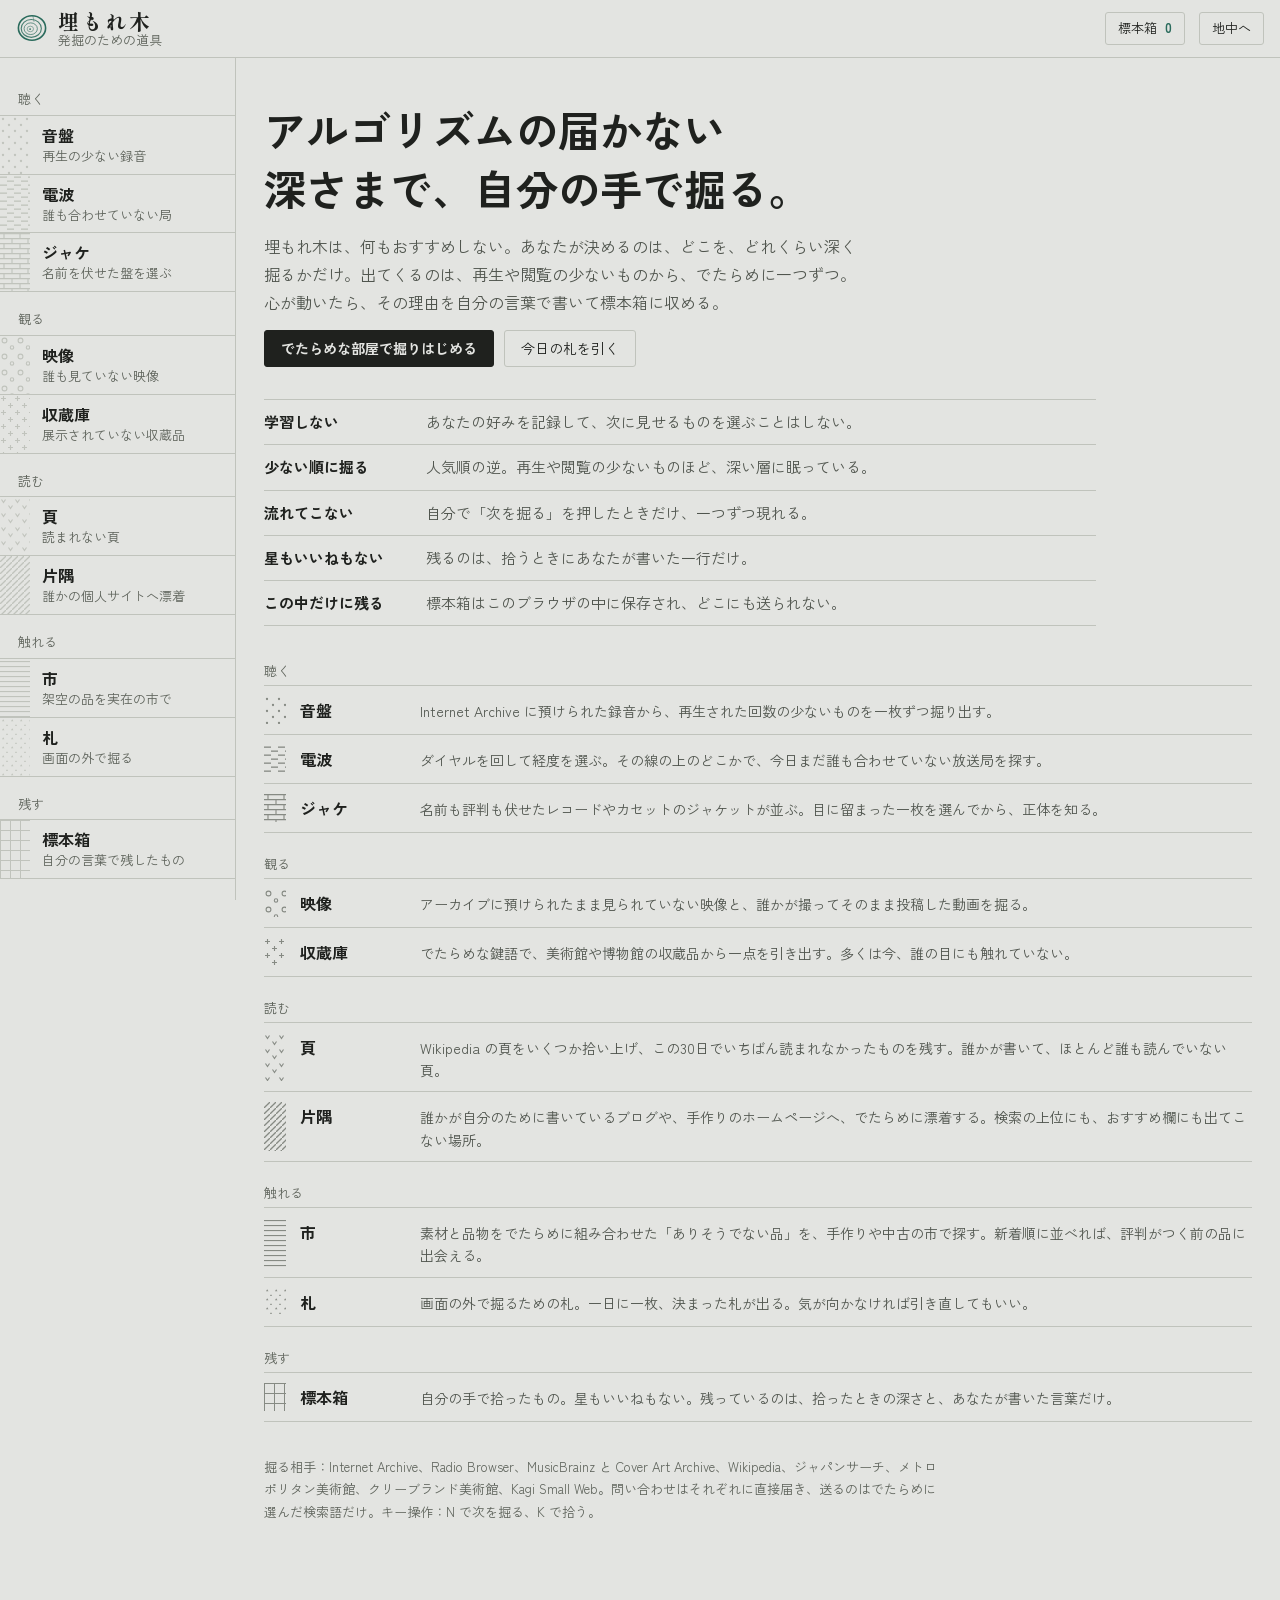
==== commit 78d8d0ce: "読みやすさと押しやすさを整える design-taste-frontend の決まりのうち、道具に当てはまるものだけを取り入れた。  - 小さな注記の灰色を濃くし、地の上で 4.5:1 を下回らないよ" ====
--- a/src/index.html
+++ b/src/index.html
@@ -33,6 +33,7 @@
 </head>
 <body>
 <header class="topbar">
+  <a class="skip-link" href="#main" id="skip-link">本文へ</a>
   <a class="brand" href="#home">
     <svg class="brand-mark" viewBox="0 0 40 40" aria-hidden="true">
       <g fill="none" stroke="currentColor">
--- a/src/css/style.css
+++ b/src/css/style.css
@@ -9,7 +9,7 @@
   --line: #c0c3bc;
   --ink: #1f211e;
   --ink-2: #50554e;
-  --ink-3: #7a7f77;
+  --ink-3: #5f645c; /* 小さな注記の色。地の上で 4.5:1 を下回らない */
   --accent: #2a6b5c;
   --accent-ink: #f3f1ea;
   --ochre: #8f5219;
@@ -25,6 +25,13 @@
   --r: 3px;
   --top: 58px;
   color-scheme: light;
+
+  /* 手応えの速さ：触れたら 150ms で応え、離れたら 120ms で戻り、押すと 90ms で沈む。行き過ぎない曲線を一つだけ */
+  --m-in: 150ms;
+  --m-out: 120ms;
+  --m-press: 90ms;
+  --ease: cubic-bezier(.2, .8, .2, 1);
+  --ease-settle: cubic-bezier(.22, 1, .36, 1);
 
   /* 地質図の凡例（mask で使う） */
   --lith-sand: url("data:image/svg+xml,%3Csvg xmlns='http://www.w3.org/2000/svg' width='12' height='12'%3E%3Ccircle cx='3' cy='3' r='1.15'/%3E%3Ccircle cx='9' cy='9' r='1.15'/%3E%3C/svg%3E");
@@ -41,13 +48,13 @@
 @media (prefers-color-scheme: dark) {
   :root:not([data-theme="light"]) {
     --bg: #1b1a17; --panel: #24221e; --panel-2: #2e2b26; --line: #403b34; --ink: #ebe6dc; --ink-2: #b8b0a2;
-    --ink-3: #8c8477; --accent: #80bdab; --accent-ink: #12100d; --ochre: #d9a163; --lamp: #2c2924;
+    --ink-3: #9a9285; --accent: #80bdab; --accent-ink: #12100d; --ochre: #d9a163; --lamp: #2c2924;
     --danger: #e5836b; --needle: #ef7b55; --shadow: 0 0 0; color-scheme: dark;
   }
 }
 :root[data-theme="dark"] {
   --bg: #1b1a17; --panel: #24221e; --panel-2: #2e2b26; --line: #403b34; --ink: #ebe6dc; --ink-2: #b8b0a2;
-  --ink-3: #8c8477; --accent: #80bdab; --accent-ink: #12100d; --ochre: #d9a163; --lamp: #2c2924;
+  --ink-3: #9a9285; --accent: #80bdab; --accent-ink: #12100d; --ochre: #d9a163; --lamp: #2c2924;
   --danger: #e5836b; --needle: #ef7b55; --shadow: 0 0 0; color-scheme: dark;
 }
 
@@ -69,7 +76,7 @@
   margin: 0;
   background: var(--bg);
   color: var(--ink);
-  font: 15px/1.75 var(--f-body);
+  font: 16px/1.75 var(--f-body);
   -webkit-font-smoothing: antialiased;
   text-rendering: optimizeLegibility;
 }
@@ -86,15 +93,14 @@
   display: flex; align-items: center; gap: 14px;
   height: var(--top);
   padding: 0 max(16px, env(safe-area-inset-right, 0px)) 0 max(16px, env(safe-area-inset-left, 0px));
-  background: color-mix(in oklab, var(--bg) 90%, transparent);
-  backdrop-filter: blur(10px);
+  background: var(--bg);
   border-bottom: 1px solid var(--line);
 }
 .brand { display: flex; align-items: center; gap: 10px; color: var(--ink); text-decoration: none; min-width: 0; }
 .brand-mark { width: 32px; height: 32px; color: var(--accent); flex: none; }
 .brand-text { display: grid; line-height: 1.15; min-width: 0; }
 .brand-name { font-family: var(--f-display); font-weight: 800; font-size: 21px; letter-spacing: .12em; }
-.brand-sub { font-size: 11.5px; color: var(--ink-3); white-space: nowrap; overflow: hidden; text-overflow: ellipsis; }
+.brand-sub { font-size: 13px; color: var(--ink-3); white-space: nowrap; overflow: hidden; text-overflow: ellipsis; }
 .topbar-spacer { flex: 1; }
 .box-pill {
   display: inline-flex; align-items: center; gap: 8px; text-decoration: none; color: var(--ink);
@@ -126,7 +132,7 @@
 }
 .strata-group { margin: 0; padding: 0; }
 .strata-label {
-  font-size: 12px; color: var(--ink-3);
+  font-size: 13px; color: var(--ink-3);
   padding: 16px 18px 4px; margin: 0;
 }
 .stratum {
@@ -139,13 +145,13 @@
 .stratum-lith { background: var(--line); -webkit-mask: var(--pat) repeat; mask: var(--pat) repeat; transition: background .15s; }
 .stratum-text { display: grid; padding: 7px 14px 8px 12px; min-width: 0; }
 .stratum-name { font-weight: 700; font-size: 16px; color: var(--ink); line-height: 1.5; }
-.stratum-desc { font-size: 11.5px; color: var(--ink-3); line-height: 1.45; }
+.stratum-desc { font-size: 13px; color: var(--ink-3); line-height: 1.45; }
 .stratum:hover { background: color-mix(in oklab, var(--panel) 60%, transparent); }
 .stratum:hover .stratum-lith { background: var(--ink-3); }
 .stratum[aria-current="page"] { background: var(--panel); }
 .stratum[aria-current="page"] .stratum-lith { background: var(--accent); }
-.stratum-count { font-size: 12px; font-weight: 400; color: var(--accent); }
-.column-foot { padding: 18px 18px 0; font-size: 11px; color: var(--ink-3); line-height: 1.6; }
+.stratum-count { font-size: 13px; font-weight: 400; color: var(--accent); }
+.column-foot { padding: 18px 18px 0; font-size: 13px; color: var(--ink-3); line-height: 1.6; }
 
 /* ---------- 部屋の見出し ---------- */
 .room-head { display: grid; gap: 8px; margin-bottom: 20px; }
@@ -159,7 +165,7 @@
   line-height: 1.35; margin: 0; text-wrap: balance;
 }
 .room-lede { color: var(--ink-2); margin: 0; max-width: 42em; }
-.room-note { font-size: 12.5px; color: var(--ink-3); margin: 6px 0 0; max-width: 46em; }
+.room-note { font-size: 13px; color: var(--ink-3); margin: 6px 0 0; max-width: 46em; }
 
 /* ---------- 操作 ---------- */
 .controls {
@@ -180,7 +186,7 @@
 }
 .vein:hover { border-color: var(--ink-3); color: var(--ink); }
 .vein[aria-checked="true"] { background: var(--ink); color: var(--bg); border-color: var(--ink); }
-.vein-note { margin: 6px 0 0; font-size: 12.5px; color: var(--ink-3); }
+.vein-note { margin: 6px 0 0; font-size: 13px; color: var(--ink-3); }
 
 .depth { display: grid; grid-template-columns: repeat(4, minmax(0, 1fr)); border: 1px solid var(--line); border-radius: var(--r); overflow: hidden; max-width: 560px; }
 .depth-stop {
@@ -193,7 +199,7 @@
 .depth-stop:hover { filter: brightness(1.04); }
 .depth-stop[aria-checked="true"] { box-shadow: inset 0 0 0 2px var(--accent); }
 .depth-name { font-weight: 700; font-size: 13.5px; }
-.depth-max { font-size: 11.5px; color: var(--ink-2); font-variant-numeric: tabular-nums; }
+.depth-max { font-size: 13px; color: var(--ink-2); font-variant-numeric: tabular-nums; }
 
 .field-row { display: flex; flex-wrap: wrap; gap: 8px; align-items: center; }
 .text-input, .select {
@@ -206,7 +212,7 @@
   border-radius: var(--r); padding: 2px 4px 2px 12px; font-size: 13px; max-width: 100%;
 }
 .thread-chip span { overflow: hidden; text-overflow: ellipsis; white-space: nowrap; }
-.thread-chip .link-btn { padding: 0 8px; font-size: 12.5px; white-space: nowrap; }
+.thread-chip .link-btn { padding: 0 8px; font-size: 13px; white-space: nowrap; }
 
 /* ---------- ボタン ---------- */
 .btn {
@@ -215,19 +221,25 @@
   padding: 8px 16px; border-radius: var(--r); cursor: pointer; font-size: 14px; line-height: 1.4;
   text-decoration: none; white-space: nowrap;
 }
-.btn:hover { border-color: var(--ink-3); }
+.btn:hover { border-color: var(--ink-3); background: color-mix(in oklab, var(--bg) 92%, var(--ink)); }
 .btn-dig { background: var(--ink); color: var(--bg); border-color: var(--ink); font-weight: 700; }
-.btn-dig:hover { background: color-mix(in oklab, var(--ink) 86%, var(--accent)); }
+.btn-dig:hover { background: color-mix(in oklab, var(--ink) 84%, var(--bg)); border-color: color-mix(in oklab, var(--ink) 84%, var(--bg)); }
 .btn-primary { background: var(--accent); color: var(--accent-ink); border-color: var(--accent); font-weight: 700; }
+.btn-primary:hover { background: color-mix(in oklab, var(--accent) 84%, var(--bg)); }
 .btn-keep { border-color: var(--accent); color: var(--accent); font-weight: 700; }
 .btn-keep:hover { background: color-mix(in oklab, var(--accent) 10%, transparent); }
 .btn-keep.is-kept { border-style: dashed; font-weight: 500; }
 .btn-ghost { color: var(--ink-2); }
 .btn[disabled] { opacity: .5; cursor: default; }
+.btn[disabled]:hover { border-color: var(--line); background: transparent; }
+.btn-dig[disabled]:hover { background: var(--ink); border-color: var(--ink); }
 .btn-lg { padding: 11px 22px; font-size: 15.5px; }
-.kbd { font-size: 10.5px; border: 1px solid currentColor; border-radius: 3px; padding: 0 4px; line-height: 1.5; opacity: .55; font-weight: 400; }
+.kbd { font-size: 12px; border: 1px solid currentColor; border-radius: 3px; padding: 0 4px; line-height: 1.5; opacity: .55; font-weight: 400; }
 .link-btn { appearance: none; border: 0; background: none; padding: 0; color: var(--accent); cursor: pointer; text-decoration: underline; text-underline-offset: 3px; font-size: inherit; }
 .ext { white-space: nowrap; display: inline-flex; align-items: center; }
+/* キーボードで最初に Tab を押したときだけ出る「本文へ」 */
+.skip-link { position: absolute; left: 12px; top: 10px; z-index: 60; transform: translateY(-160%); background: var(--ink); color: var(--bg); padding: 8px 14px; border-radius: var(--r); font-size: 14px; text-decoration: none; }
+.skip-link:focus-visible { transform: none; }
 .sr-only { position: absolute !important; width: 1px; height: 1px; padding: 0; margin: -1px; overflow: hidden; clip: rect(0 0 0 0); white-space: nowrap; border: 0; }
 .home-title, .room-title, .find-title, .notice-title, .section-title, .spec-title, .fuda-t, .item-name, .metric-poem, .room-lede, .home-lede, .section-lede { word-break: auto-phrase; }
 .chip-link {
@@ -250,8 +262,8 @@
 .find-media { min-width: 0; }
 .find-media img { display: block; width: 100%; height: auto; border-radius: 2px; background: var(--panel-2); }
 .find-media.is-broken { display: grid; place-items: center; min-height: 160px; background: var(--panel-2); border-radius: 2px; }
-.img-missing { color: var(--ink-3); font-size: 12px; }
-.media-caption { font-size: 12px; color: var(--ink-3); margin: 8px 0 0; }
+.img-missing { color: var(--ink-3); font-size: 13px; }
+.media-caption { font-size: 13px; color: var(--ink-3); margin: 8px 0 0; }
 .find-body { min-width: 0; }
 .find-kicker { margin: 0; font-size: 13px; color: var(--ink-2); overflow-wrap: anywhere; }
 .find-title {
@@ -260,17 +272,17 @@
 }
 .find-sub { margin: 0; color: var(--ink-2); font-size: 15px; overflow-wrap: anywhere; }
 .find-meta { display: grid; grid-template-columns: max-content minmax(0, 1fr); gap: 3px 16px; margin: 16px 0 0; font-size: 13.5px; }
-.find-meta dt { color: var(--ink-3); font-size: 12.5px; padding-top: 1px; white-space: nowrap; }
+.find-meta dt { color: var(--ink-3); font-size: 13px; padding-top: 1px; white-space: nowrap; }
 .find-meta dd { margin: 0; overflow-wrap: anywhere; }
 .find-tags { display: flex; flex-wrap: wrap; gap: 5px; margin: 12px 0 0; }
-.tag { font-size: 11.5px; border: 1px solid var(--line); border-radius: 2px; padding: 0 7px; color: var(--ink-2); }
-.find-desc { color: var(--ink-2); font-size: 14px; margin: 14px 0 0; max-width: 44em; overflow-wrap: anywhere; }
+.tag { font-size: 13px; border: 1px solid var(--line); border-radius: 2px; padding: 0 7px; color: var(--ink-2); }
+.find-desc { color: var(--ink-2); font-size: 15px; margin: 14px 0 0; max-width: 44em; overflow-wrap: anywhere; }
 .find-metric { margin-top: 18px; padding-top: 14px; border-top: 1px dashed var(--line); }
 .metric-line { display: flex; align-items: baseline; gap: 4px 12px; flex-wrap: wrap; }
 .metric-value { font-size: 30px; font-weight: 700; color: var(--ochre); font-variant-numeric: tabular-nums; line-height: 1.2; }
 .metric-value small { font-size: 13px; margin-left: 2px; }
-.metric-label { font-size: 12.5px; color: var(--ink-3); }
-.metric-poem { font-size: 14.5px; color: var(--ink-2); margin: 10px 0 0; }
+.metric-label { font-size: 13px; color: var(--ink-3); }
+.metric-poem { font-size: 15px; color: var(--ink-2); margin: 10px 0 0; }
 .gauge { margin-top: 10px; max-width: 440px; }
 .gauge-bar {
   position: relative; height: 8px; border-radius: 4px;
@@ -280,11 +292,11 @@
   position: absolute; top: 50%; width: 14px; height: 14px; margin-left: -7px; transform: translateY(-50%);
   border-radius: 50%; background: var(--ink); border: 3px solid var(--panel); box-shadow: 0 0 0 1px var(--ink);
 }
-.gauge-ticks { position: relative; height: 15px; margin-top: 5px; font-size: 11px; color: var(--ink-3); font-variant-numeric: tabular-nums; }
+.gauge-ticks { position: relative; height: 15px; margin-top: 5px; font-size: 13px; color: var(--ink-3); font-variant-numeric: tabular-nums; }
 .gauge-ticks span { position: absolute; top: 0; transform: translateX(-50%); white-space: nowrap; }
 .gauge-ticks span:first-child { transform: none; }
 .gauge-ticks span:last-child { transform: translateX(-100%); }
-.gauge-ends { display: flex; justify-content: space-between; gap: 12px; font-size: 10.5px; color: var(--ink-3); margin-top: 1px; }
+.gauge-ends { display: flex; justify-content: space-between; gap: 12px; font-size: 13px; color: var(--ink-3); margin-top: 1px; }
 .find-links { display: flex; flex-wrap: wrap; gap: 6px; margin-top: 16px; }
 .find-actions {
   grid-column: 1 / -1; display: flex; flex-wrap: wrap; gap: 10px; align-items: center;
@@ -296,10 +308,10 @@
   border: 2px solid var(--accent); color: var(--accent); border-radius: 3px;
   font-family: var(--f-display); font-weight: 800; font-size: 14px; letter-spacing: .14em;
   padding: 3px 10px; background: color-mix(in oklab, var(--panel) 70%, transparent);
-  animation: stamp .35s cubic-bezier(.2, 1.6, .4, 1);
+  animation: stamp .3s var(--ease-settle);
   pointer-events: none;
 }
-@keyframes stamp { from { transform: rotate(-7deg) scale(1.6); opacity: 0; } to { transform: rotate(-7deg) scale(1); opacity: 1; } }
+@keyframes stamp { from { transform: rotate(-7deg) scale(1.35); opacity: 0; } to { transform: rotate(-7deg) scale(1); opacity: 1; } }
 
 /* 糸をたどる */
 .threads { position: relative; }
@@ -319,14 +331,14 @@
 }
 .thread-opt:hover { background: var(--panel-2); }
 .thread-k { font-size: 13.5px; font-weight: 700; }
-.thread-v { font-size: 12px; color: var(--ink-3); overflow: hidden; text-overflow: ellipsis; white-space: nowrap; }
+.thread-v { font-size: 13px; color: var(--ink-3); overflow: hidden; text-overflow: ellipsis; white-space: nowrap; }
 
 /* 拾う */
 .keep-panel {
   grid-column: 1 / -1; display: grid; gap: 8px;
   background: var(--lamp); border: 1px dashed var(--accent); border-radius: var(--r); padding: 14px 16px;
 }
-.keep-label { font-size: 12px; color: var(--ink-3); letter-spacing: .08em; }
+.keep-label { font-size: 13px; color: var(--ink-3); }
 .keep-panel input[type="text"] {
   font-family: var(--f-hand); font-size: 19px; border: 0; border-bottom: 1px solid var(--ink-3);
   background: transparent; padding: 6px 2px; width: 100%;
@@ -344,14 +356,14 @@
   content: ""; position: absolute; left: -3px; top: -8px; width: 8px; height: 8px; border-radius: 50%;
   background: var(--ochre); animation: drill 1.15s cubic-bezier(.5, 0, .9, .6) infinite;
 }
-@keyframes drill { to { top: 100px; } }
+@keyframes drill { to { transform: translateY(108px); } }
 .digging-text { margin: 0; font-size: 13.5px; }
 .notice {
   border: 1px dashed var(--line); border-radius: 4px; padding: 26px 24px; display: grid; gap: 8px;
   background: color-mix(in oklab, var(--panel) 55%, transparent);
 }
 .notice-title { font-weight: 700; font-size: 18px; margin: 0; }
-.notice-body { margin: 0; color: var(--ink-2); font-size: 14px; max-width: 42em; }
+.notice-body { margin: 0; color: var(--ink-2); font-size: 15px; max-width: 42em; }
 .notice-actions { display: flex; flex-wrap: wrap; gap: 8px; margin-top: 6px; }
 .start-panel {
   border: 1px dashed var(--line); border-radius: 4px; padding: 30px 24px; display: grid; gap: 10px; justify-items: start;
@@ -360,12 +372,12 @@
 
 /* 足跡 */
 .trail { margin-top: 26px; }
-.trail-head { margin: 0; display: flex; gap: 12px; align-items: baseline; font-size: 12.5px; color: var(--ink-2); }
-.trail-head span { font-size: 12px; color: var(--ink-3); }
+.trail-head { margin: 0; display: flex; gap: 12px; align-items: baseline; font-size: 13px; color: var(--ink-2); }
+.trail-head span { font-size: 13px; color: var(--ink-3); }
 .trail-list { display: flex; flex-wrap: wrap; gap: 6px; margin-top: 8px; }
 .trail-item {
   appearance: none; border: 1px solid var(--line); background: transparent; color: var(--ink-2); cursor: pointer;
-  font-size: 12.5px; padding: 2px 10px; border-radius: var(--r); max-width: 20em;
+  font-size: 13px; padding: 2px 10px; border-radius: var(--r); max-width: 20em;
   overflow: hidden; text-overflow: ellipsis; white-space: nowrap;
 }
 .trail-item:hover { border-color: var(--ink-3); color: var(--ink); }
@@ -379,8 +391,8 @@
 .play-btn:hover { background: color-mix(in oklab, var(--ink) 85%, var(--accent)); }
 .play-btn svg { width: 18px; height: 18px; }
 .seek { width: 100%; accent-color: var(--accent); margin: 0; }
-.time { font-size: 12px; color: var(--ink-3); font-variant-numeric: tabular-nums; white-space: nowrap; }
-.player-status { grid-column: 1 / -1; font-size: 12px; color: var(--ink-3); margin: 0; min-height: 1.5em; }
+.time { font-size: 13px; color: var(--ink-3); font-variant-numeric: tabular-nums; white-space: nowrap; }
+.player-status { grid-column: 1 / -1; font-size: 13px; color: var(--ink-3); margin: 0; min-height: 1.5em; }
 .tracks { grid-column: 1 / -1; max-height: 196px; overflow: auto; border-top: 1px solid var(--line); margin-top: 4px; }
 .track {
   appearance: none; display: flex; justify-content: space-between; gap: 12px; width: 100%;
@@ -389,7 +401,7 @@
 }
 .track:hover { color: var(--ink); }
 .track[aria-current="true"] { color: var(--accent); font-weight: 700; }
-.track-len { font-size: 11.5px; font-variant-numeric: tabular-nums; color: var(--ink-3); flex: none; }
+.track-len { font-size: 13px; font-variant-numeric: tabular-nums; color: var(--ink-3); flex: none; }
 
 .disc {
   position: relative; aspect-ratio: 1; width: 100%; border-radius: 50%; overflow: hidden;
@@ -443,7 +455,7 @@
 .dial:focus-visible { outline: 2px solid var(--accent); outline-offset: 2px; }
 .dial-tick { position: absolute; bottom: 24px; width: 1px; background: var(--ink-3); opacity: .7; }
 .dial-tick.is-small { opacity: .35; }
-.dial-deg { position: absolute; bottom: 4px; transform: translateX(-50%); font-size: 10.5px; color: var(--ink-3); white-space: nowrap; }
+.dial-deg { position: absolute; bottom: 4px; transform: translateX(-50%); font-size: 12px; color: var(--ink-3); white-space: nowrap; }
 .dial-deg::before { content: ""; position: absolute; left: 50%; bottom: 16px; width: 1px; height: 6px; background: var(--ink-3); }
 .dial-deg.is-first { transform: none; padding-left: 4px; }
 .dial-deg.is-first::before { left: 0; }
@@ -456,7 +468,7 @@
 .dial-glow { position: absolute; inset: 0; pointer-events: none; background: radial-gradient(ellipse at var(--gx, 50%) 40%, color-mix(in oklab, var(--needle) 22%, transparent), transparent 40%); opacity: 0; transition: opacity .6s; }
 .radio-set.is-on .dial-glow { opacity: 1; }
 .radio-bottom { display: flex; flex-wrap: wrap; gap: 10px 20px; align-items: center; font-size: 13px; color: var(--ink-2); }
-.radio-status { font-size: 12.5px; color: var(--ink-3); }
+.radio-status { font-size: 13px; color: var(--ink-3); }
 .radio-status.is-live { color: var(--accent); }
 .vol { display: inline-flex; align-items: center; gap: 8px; }
 .vol input { width: 120px; accent-color: var(--accent); }
@@ -464,10 +476,10 @@
 .station-mark img { width: 62%; height: 62%; object-fit: contain; }
 .station-mark .station-initial { font-family: var(--f-display); font-weight: 800; font-size: 64px; color: var(--ink-3); }
 .signal { display: flex; gap: 3px; align-items: flex-end; height: 20px; margin-top: 10px; }
-.signal i { width: 4px; background: var(--accent); border-radius: 1px; animation: sig 1s ease-in-out infinite alternate; }
+.signal i { width: 4px; height: 20px; background: var(--accent); border-radius: 1px; transform-origin: 50% 100%; animation: sig 1s ease-in-out infinite alternate; }
 .signal i:nth-child(2) { animation-delay: .2s; } .signal i:nth-child(3) { animation-delay: .4s; } .signal i:nth-child(4) { animation-delay: .1s; } .signal i:nth-child(5) { animation-delay: .3s; }
-@keyframes sig { from { height: 4px; } to { height: 20px; } }
-.signal.is-idle i { animation: none; height: 3px; background: var(--line); }
+@keyframes sig { from { transform: scaleY(.2); } to { transform: scaleY(1); } }
+.signal.is-idle i { animation: none; transform: scaleY(.15); background: var(--line); }
 
 /* ---------- ジャケ ---------- */
 .crate { display: grid; grid-template-columns: repeat(auto-fill, minmax(150px, 1fr)); gap: 16px; }
@@ -475,10 +487,10 @@
   appearance: none; border: 0; padding: 0; aspect-ratio: 1; cursor: pointer; position: relative; overflow: hidden;
   background: var(--panel-2); border-radius: 2px;
   box-shadow: 0 1px 0 var(--line), 0 10px 18px -12px rgb(var(--shadow) / .6);
-  transition: transform .18s ease, box-shadow .18s ease, opacity .3s;
+  transition: transform var(--m-out) var(--ease), box-shadow var(--m-out) var(--ease), opacity .3s;
 }
 .sleeve img { width: 100%; height: 100%; object-fit: cover; display: block; }
-.sleeve:hover, .sleeve:focus-visible { transform: translateY(-4px); box-shadow: 0 1px 0 var(--line), 0 18px 26px -14px rgb(var(--shadow) / .7); }
+.sleeve:hover, .sleeve:focus-visible { transform: translateY(-2px); box-shadow: 0 1px 0 var(--line), 0 14px 24px -14px rgb(var(--shadow) / .7); transition-duration: 180ms, 180ms, .3s; }
 .sleeve.is-dim { opacity: .28; }
 .sleeve.is-chosen { box-shadow: 0 0 0 3px var(--accent); }
 .crate-msg { font-size: 13px; color: var(--ink-3); margin: 0 0 12px; }
@@ -500,7 +512,7 @@
 .spark { display: flex; align-items: flex-end; gap: 2px; height: 34px; margin-top: 12px; }
 .spark i { flex: 1; background: var(--ochre); opacity: .75; min-height: 1px; border-radius: 1px 1px 0 0; }
 .spark i.is-zero { background: var(--line); opacity: 1; }
-.spark-cap { display: flex; justify-content: space-between; font-size: 11px; color: var(--ink-3); margin-top: 3px; }
+.spark-cap { display: flex; justify-content: space-between; font-size: 13px; color: var(--ink-3); margin-top: 3px; }
 
 /* ---------- 片隅 ---------- */
 /* 一覧の行（片隅の漂着口・市の市場）。枠のカードを並べず、名前と説明を一行にする */
@@ -509,11 +521,11 @@
   display: grid; grid-template-columns: minmax(9em, 15em) minmax(0, 1fr); gap: 2px 18px; align-items: baseline;
   padding: 11px 4px; border-bottom: 1px solid var(--line); text-decoration: none; color: var(--ink);
 }
-.portal-name, .market-link > span { font-weight: 700; color: var(--accent); }
-.portal:hover .portal-name, .market-link:hover > span { text-decoration: underline; text-underline-offset: 3px; }
-.portal-desc, .market-link small { font-size: 13px; color: var(--ink-2); }
+.portal-name, .market-link > span { font-weight: 700; color: var(--accent); justify-self: start; background: linear-gradient(currentColor, currentColor) no-repeat right 0 bottom 0 / 0% 1px; transition: background-size var(--m-out) var(--ease), color var(--m-out) var(--ease); }
+:is(.portal:hover, .portal:focus-visible) .portal-name, :is(.market-link:hover, .market-link:focus-visible) > span { background-size: 100% 1px; background-position: left 0 bottom 0; transition-duration: var(--m-in); }
+.portal-desc, .market-link small { font-size: 14px; color: var(--ink-2); }
 .section-title { font-weight: 700; font-size: 19px; margin: 34px 0 6px; }
-.section-lede { margin: 0 0 4px; font-size: 13.5px; color: var(--ink-2); max-width: 44em; }
+.section-lede { margin: 0 0 4px; font-size: 14px; color: var(--ink-2); max-width: 44em; }
 
 /* ---------- 市 ---------- */
 .item-name {
@@ -539,10 +551,10 @@
 .fuda::before {
   content: ""; position: absolute; inset: 10px; border: 1px solid var(--line); border-radius: 4px; pointer-events: none;
 }
-.fuda-k { font-size: 12.5px; color: var(--ink-3); margin: 0; }
+.fuda-k { font-size: 13px; color: var(--ink-3); margin: 0; }
 .fuda-t { font-family: var(--f-display); font-weight: 800; font-size: clamp(26px, 3.4vw, 36px); line-height: 1.35; margin: 0; writing-mode: vertical-rl; justify-self: end; max-height: 100%; letter-spacing: .12em; }
 .fuda-b { font-size: 15px; line-height: 1.85; margin: 0; }
-.fuda-date { font-size: 12px; color: var(--ink-3); margin: 0; }
+.fuda-date { font-size: 13px; color: var(--ink-3); margin: 0; }
 .walk { display: grid; gap: 12px; }
 .walk-steps { list-style: none; margin: 0; padding: 0; display: grid; gap: 0; counter-reset: step; }
 .walk-steps li {
@@ -567,22 +579,22 @@
 .spec-img img { width: 100%; height: 100%; object-fit: cover; display: block; }
 .spec-img .lith-fill { position: absolute; inset: 0; background: var(--line); -webkit-mask: var(--pat) repeat; mask: var(--pat) repeat; }
 .spec-body { padding: 12px 14px 14px; display: grid; gap: 4px; align-content: start; min-width: 0; }
-.spec-no { font-size: 12px; color: var(--ink-3); display: flex; justify-content: space-between; gap: 8px; }
+.spec-no { font-size: 13px; color: var(--ink-3); display: flex; justify-content: space-between; gap: 8px; }
 .spec-title { font-family: var(--f-display); font-weight: 700; font-size: 16px; line-height: 1.4; margin: 0; overflow-wrap: anywhere; }
-.spec-sub { font-size: 12.5px; color: var(--ink-2); margin: 0; overflow-wrap: anywhere; }
+.spec-sub { font-size: 13px; color: var(--ink-2); margin: 0; overflow-wrap: anywhere; }
 .spec-note { font-family: var(--f-hand); font-size: 16.5px; line-height: 1.6; color: var(--ink); margin: 6px 0 0; padding-top: 6px; border-top: 1px dashed var(--line); overflow-wrap: anywhere; }
 .spec-note.is-empty { color: var(--ink-3); font-size: 13px; font-family: var(--f-body); }
-.spec-metric { font-size: 12px; color: var(--ochre); margin: 0; }
-.spec-actions { display: flex; flex-wrap: wrap; gap: 4px 12px; margin-top: 8px; font-size: 12.5px; }
-.spec-actions a, .spec-actions button { font-size: 12.5px; }
+.spec-metric { font-size: 13px; color: var(--ochre); margin: 0; }
+.spec-actions { display: flex; flex-wrap: wrap; gap: 4px 12px; margin-top: 8px; font-size: 13px; }
+.spec-actions a, .spec-actions button { font-size: 13px; }
 .spec-edit { display: grid; gap: 6px; margin-top: 6px; }
 .spec-edit textarea { font-family: var(--f-hand); font-size: 16px; border: 1px solid var(--line); background: var(--lamp); border-radius: 3px; padding: 6px 8px; resize: vertical; min-height: 64px; }
 .words { display: flex; flex-wrap: wrap; gap: 6px 8px; margin: 8px 0 0; padding: 0; list-style: none; }
 .words li { font-family: var(--f-hand); border-bottom: 1px solid var(--line); padding: 0 2px; }
-.words li small { color: var(--ink-3); font-size: 11px; margin-left: 4px; }
+.words li small { color: var(--ink-3); font-size: 13px; margin-left: 4px; }
 .box-aside { margin-top: 34px; padding-top: 18px; border-top: 1px solid var(--line); display: grid; grid-template-columns: repeat(auto-fit, minmax(260px, 1fr)); gap: 24px; }
 .box-aside h3 { font-weight: 700; font-size: 16px; margin: 0; }
-.box-aside p { font-size: 13px; color: var(--ink-2); margin: 4px 0 0; }
+.box-aside p { font-size: 14px; color: var(--ink-2); margin: 4px 0 0; }
 .empty-box { grid-column: 1 / -1; border: 1px dashed var(--line); border-radius: var(--r); padding: 34px 24px; display: grid; gap: 8px; justify-items: start; }
 .empty-box p { margin: 0; color: var(--ink-2); }
 
@@ -594,19 +606,56 @@
 .promises { display: grid; margin: 6px 0 0; max-width: 52em; border-top: 1px solid var(--line); }
 .promise { display: grid; grid-template-columns: 9em minmax(0, 1fr); gap: 2px 18px; align-items: baseline; padding: 9px 0; border-bottom: 1px solid var(--line); }
 .promise b { font-size: 15px; font-weight: 700; }
-.promise span { font-size: 14px; color: var(--ink-2); }
+.promise span { font-size: 15px; color: var(--ink-2); }
 .home-strata { display: grid; gap: 20px; margin-top: 34px; }
-.home-group-label { font-size: 12.5px; color: var(--ink-3); margin: 0 0 2px; }
+.home-group-label { font-size: 13px; color: var(--ink-3); margin: 0 0 2px; }
 .home-rooms { display: grid; border-top: 1px solid var(--line); }
 .home-room { display: grid; grid-template-columns: 22px minmax(0, 1fr); gap: 14px; text-decoration: none; color: var(--ink); border-bottom: 1px solid var(--line); }
 .home-room .stratum-lith { background: var(--ink-3); opacity: .7; margin: 10px 0; }
 .home-room:hover .stratum-lith { background: var(--accent); opacity: 1; }
 .home-room-text { display: grid; grid-template-columns: 6.5em minmax(0, 1fr); gap: 2px 16px; align-items: baseline; padding: 10px 0; }
-.home-room-name { font-weight: 700; font-size: 16px; }
-.home-room:hover .home-room-name { color: var(--accent); text-decoration: underline; text-underline-offset: 3px; }
-.home-room-desc { font-size: 13.5px; color: var(--ink-2); line-height: 1.6; }
-.home-foot { margin-top: 34px; font-size: 12px; color: var(--ink-3); max-width: 52em; }
+.home-room-name { font-weight: 700; font-size: 16px; justify-self: start; background: linear-gradient(currentColor, currentColor) no-repeat right 0 bottom 0 / 0% 1px; transition: background-size var(--m-out) var(--ease), color var(--m-out) var(--ease); }
+:is(.home-room:hover, .home-room:focus-visible) .home-room-name { color: var(--accent); background-size: 100% 1px; background-position: left 0 bottom 0; transition-duration: var(--m-in); }
+.home-room-desc { font-size: 14px; color: var(--ink-2); line-height: 1.6; }
+.home-foot { margin-top: 34px; font-size: 13px; color: var(--ink-3); max-width: 52em; }
 .home-foot a { color: inherit; }
+
+/* ---------- 再生中の帯（画面の下に固定） ---------- */
+.np {
+  position: fixed; z-index: 45; left: 0; right: 0; bottom: 0;
+  background: var(--panel); border-top: 1px solid var(--line);
+  padding: 0 max(16px, env(safe-area-inset-right, 0px)) env(safe-area-inset-bottom, 0px) max(16px, env(safe-area-inset-left, 0px));
+  box-shadow: 0 -12px 24px -20px rgb(var(--shadow) / .6);
+}
+.np-progress { position: absolute; left: 0; top: -1px; height: 2px; width: 100%; background: var(--accent); transform: scaleX(0); transform-origin: 0 50%; transition: transform .25s linear; }
+.np.is-live .np-progress { display: none; }
+.np-inner { display: flex; align-items: center; gap: 12px; min-height: 62px; }
+.np-toggle {
+  width: 40px; height: 40px; flex: none; border: 0; border-radius: 50%; cursor: pointer;
+  background: var(--ink); color: var(--bg); display: grid; place-items: center;
+}
+.np-toggle:hover { background: color-mix(in oklab, var(--ink) 85%, var(--accent)); }
+.np-toggle svg { width: 16px; height: 16px; }
+.np-text {
+  appearance: none; border: 0; background: transparent; color: var(--ink); cursor: pointer;
+  flex: 1; min-width: 0; display: grid; gap: 1px; padding: 6px 0; text-align: left;
+}
+.np-line1 { display: flex; align-items: center; gap: 8px; min-width: 0; }
+.np-lith { width: 22px; height: 10px; }
+.np-room { flex: none; font-size: 13px; color: var(--ink-3); }
+.np-title { min-width: 0; font-weight: 700; font-size: 14.5px; overflow: hidden; text-overflow: ellipsis; white-space: nowrap; }
+.np-sub { font-size: 13px; color: var(--ink-2); overflow: hidden; text-overflow: ellipsis; white-space: nowrap; }
+.np-title { background: linear-gradient(currentColor, currentColor) no-repeat right 0 bottom 0 / 0% 1px; transition: background-size var(--m-out) var(--ease), color var(--m-out) var(--ease); }
+:is(.np-text:hover, .np-text:focus-visible) .np-title { background-size: 100% 1px; background-position: left 0 bottom 0; transition-duration: var(--m-in); }
+.np-stop {
+  flex: none; appearance: none; border: 1px solid var(--line); background: transparent; color: var(--ink-2);
+  border-radius: var(--r); padding: 5px 12px; font-size: 13px; cursor: pointer;
+}
+.np-stop:hover { border-color: var(--ink-3); color: var(--ink); }
+/* 帯が出ているあいだは、ページの最後や知らせが帯に隠れないようにする */
+body.has-np .stage-wrap { padding-bottom: 150px; }
+body.has-np .column { padding-bottom: 90px; }
+body.has-np .toasts { bottom: calc(76px + env(safe-area-inset-bottom, 0px)); }
 
 /* ---------- 知らせ ---------- */
 .toasts { position: fixed; z-index: 50; left: 50%; bottom: max(18px, env(safe-area-inset-bottom, 0px)); transform: translateX(-50%); display: grid; gap: 8px; width: min(92vw, 460px); pointer-events: none; }
@@ -646,16 +695,49 @@
   .stamp { top: 10px; right: 10px; font-size: 12px; }
   .box-tools .text-input { flex: 1 1 100%; }
   .depth-stop { padding: 6px 7px 7px; }
-  .depth-max { font-size: 10px; letter-spacing: -.02em; }
+  .depth-max { line-height: 1.35; }
   .crate { grid-template-columns: repeat(2, minmax(0, 1fr)); gap: 10px; }
   .portal, .market-link, .promise, .home-room-text { grid-template-columns: minmax(0, 1fr); }
+}
+/* 深度は 13px の字が一行に収まる幅を保つ。四つ並べると狭すぎる画面では、2×2 に組む（浅→深は左上から右下へ） */
+@media (max-width: 520px) {
+  .depth { grid-template-columns: repeat(2, minmax(0, 1fr)); }
+  .depth-stop { padding: 8px 12px 9px; }
+  .depth-stop:nth-child(odd) { border-left: 0; }
+  .depth-stop:nth-child(n+3) { border-top: 1px solid var(--line); }
 }
 @media (max-width: 420px) {
   .theme-btn { padding: 4px 9px; }
   .box-pill { padding: 4px 10px; }
 }
 
+/* ---------- 指で押す画面 ---------- */
+/* 指で触る画面では、押せるものを 44px より低くしない。並んだもの同士も 8px あける */
+@media (pointer: coarse) {
+  .btn, .vein, .chip-link, .trail-item, .np-stop, .theme-btn, .box-pill, .subtab, .thread-opt, .track, .thread-chip .link-btn { min-height: 44px; }
+  .thread-opt { align-content: center; }
+  .track { align-items: center; }
+  .np-toggle { width: 44px; height: 44px; }
+  .brand { min-height: 44px; }
+  .stratum-text { min-height: 44px; align-content: center; }
+  .veins, .trail-list, .find-links, .dice-row, .keep-row, .notice-actions, .box-tools, .radio-buttons, .spec-actions { gap: 8px; }
+}
+
+/* ---------- 手応え ---------- */
+/* 押せるものは、触れると色が一段動き、押すと 1px 沈む。動かすのは色と transform だけ。
+   ボタンだけはマウスを乗せると 1px 浮く（指の画面では浮かない） */
+.btn, .vein, .chip-link, .trail-item, .np-stop, .theme-btn, .box-pill, .play-btn, .np-toggle, .power {
+  transition: background-color var(--m-out) var(--ease), color var(--m-out) var(--ease), border-color var(--m-out) var(--ease), transform var(--m-press) var(--ease);
+}
+:is(.btn, .vein, .chip-link, .trail-item, .np-stop, .theme-btn, .box-pill, .play-btn, .np-toggle, .power):hover { transition-duration: var(--m-in), var(--m-in), var(--m-in), var(--m-press); }
+@media (hover: hover) and (pointer: fine) {
+  .btn:not([disabled]):hover { transform: translateY(-1px); }
+}
+:is(.btn, .vein, .chip-link, .trail-item, .np-stop, .theme-btn, .box-pill):not([disabled]):active { transform: translateY(1px) scale(.985); }
+:is(.play-btn, .np-toggle):active { transform: scale(.94); }
+
 @media (prefers-reduced-motion: reduce) {
+  :is(.btn, .vein, .chip-link, .trail-item, .np-stop, .theme-btn, .box-pill, .play-btn, .np-toggle, .sleeve):is(:hover, :active, :focus-visible) { transform: none !important; }
   *, *::before, *::after { animation-duration: .001ms !important; animation-iteration-count: 1 !important; transition: none !important; }
   .disc.is-spinning { animation: none; }
 }
